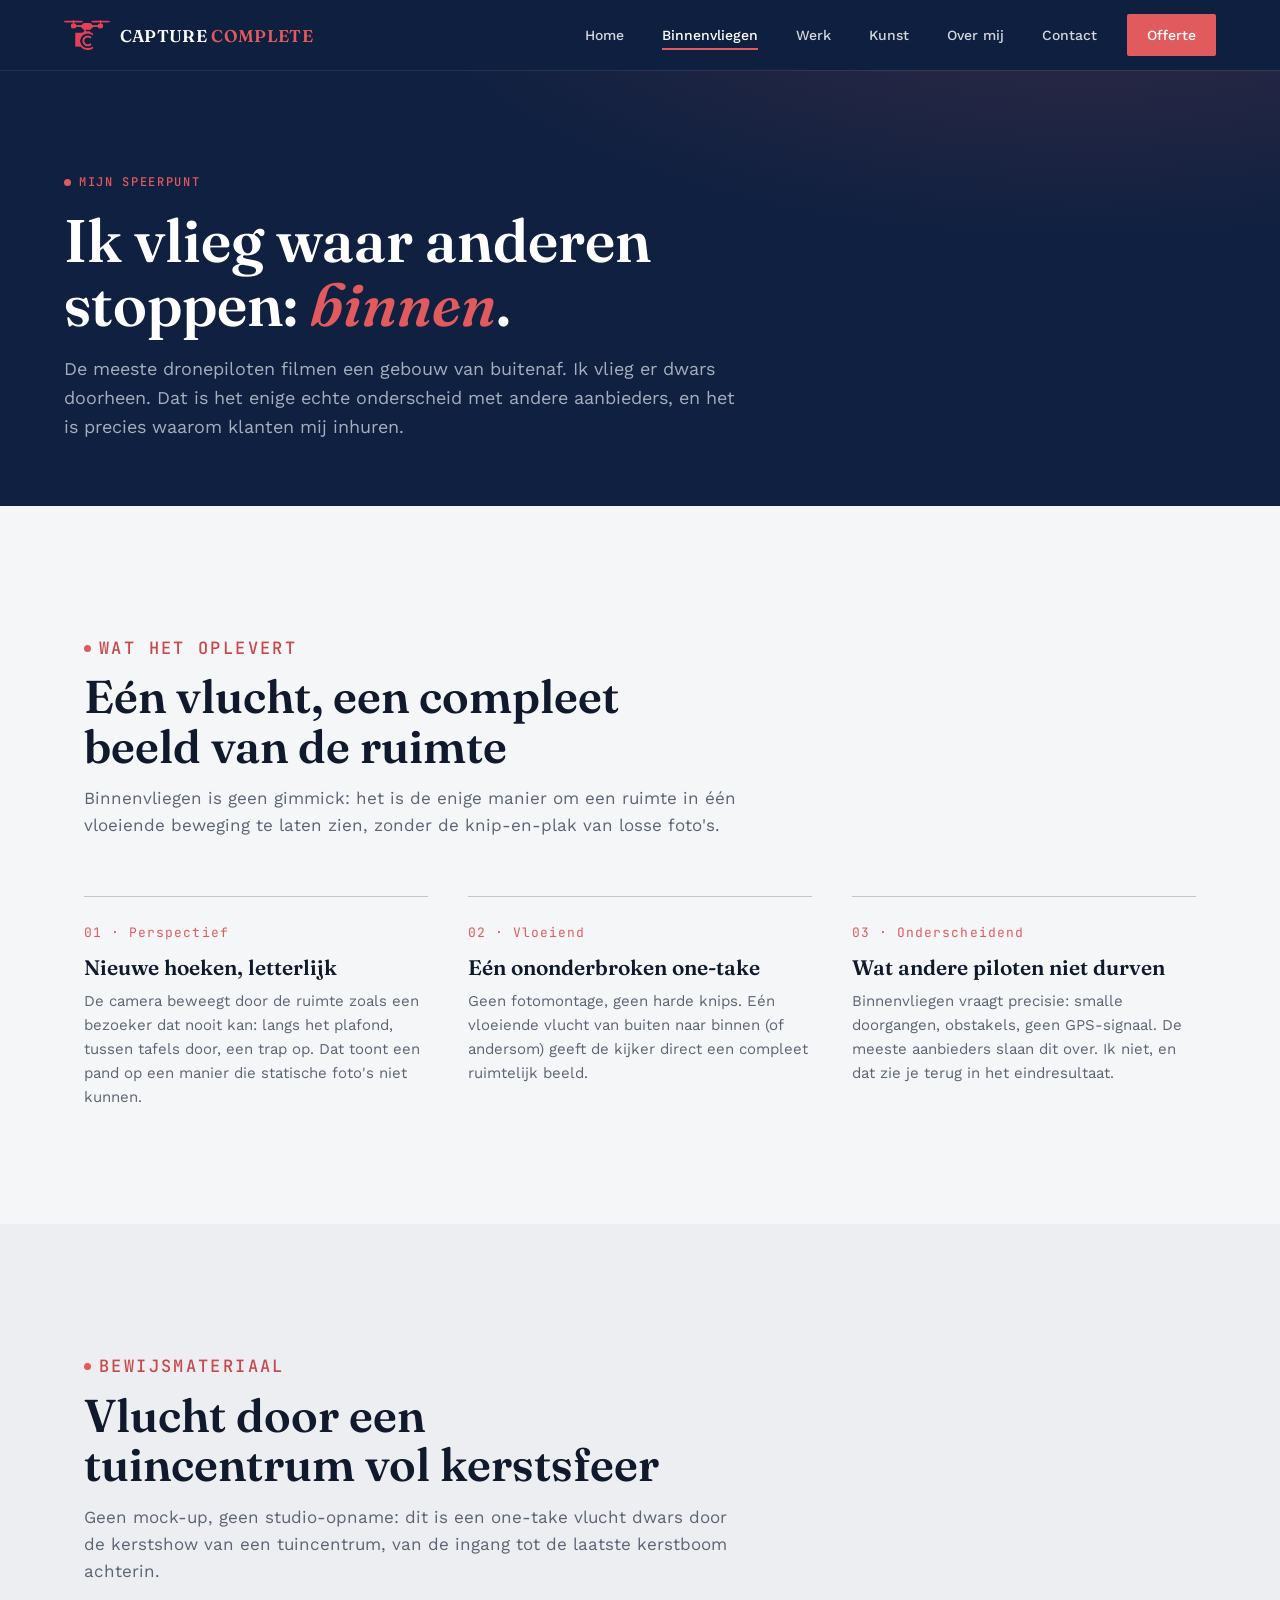
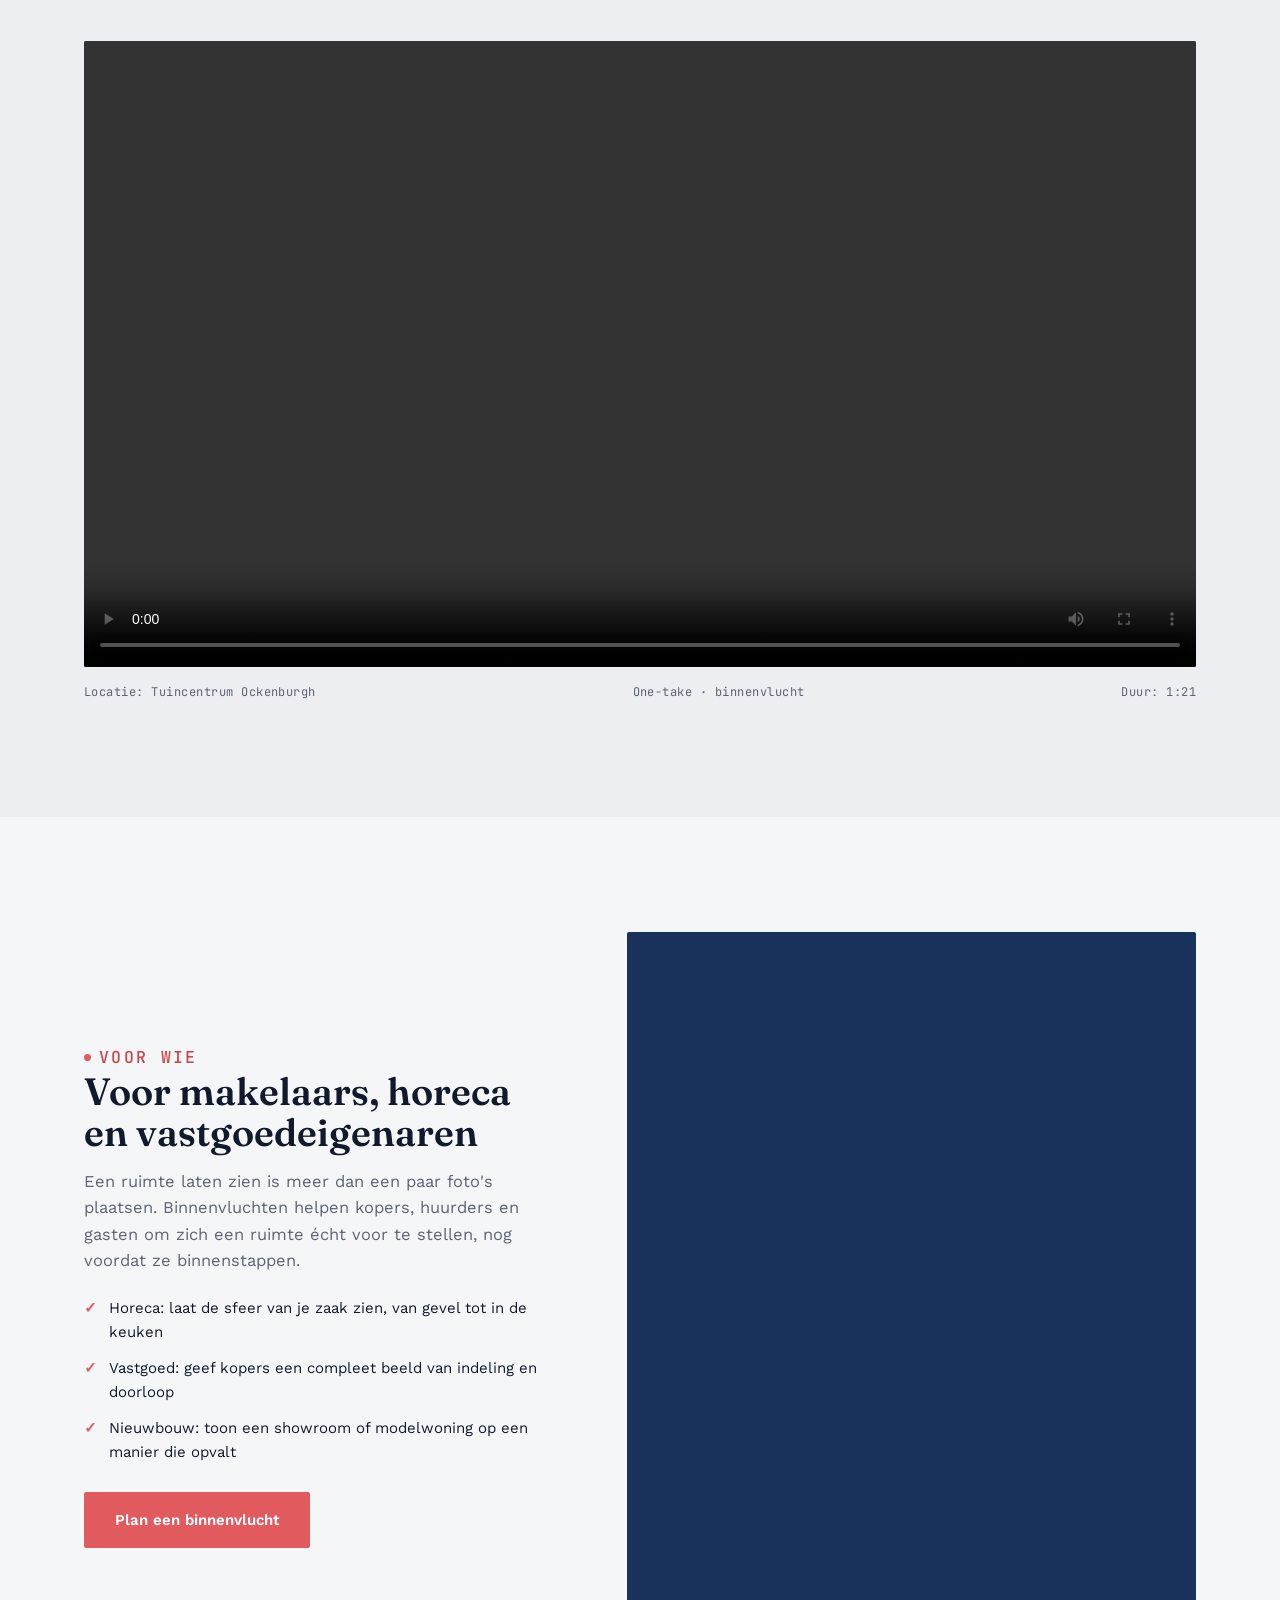
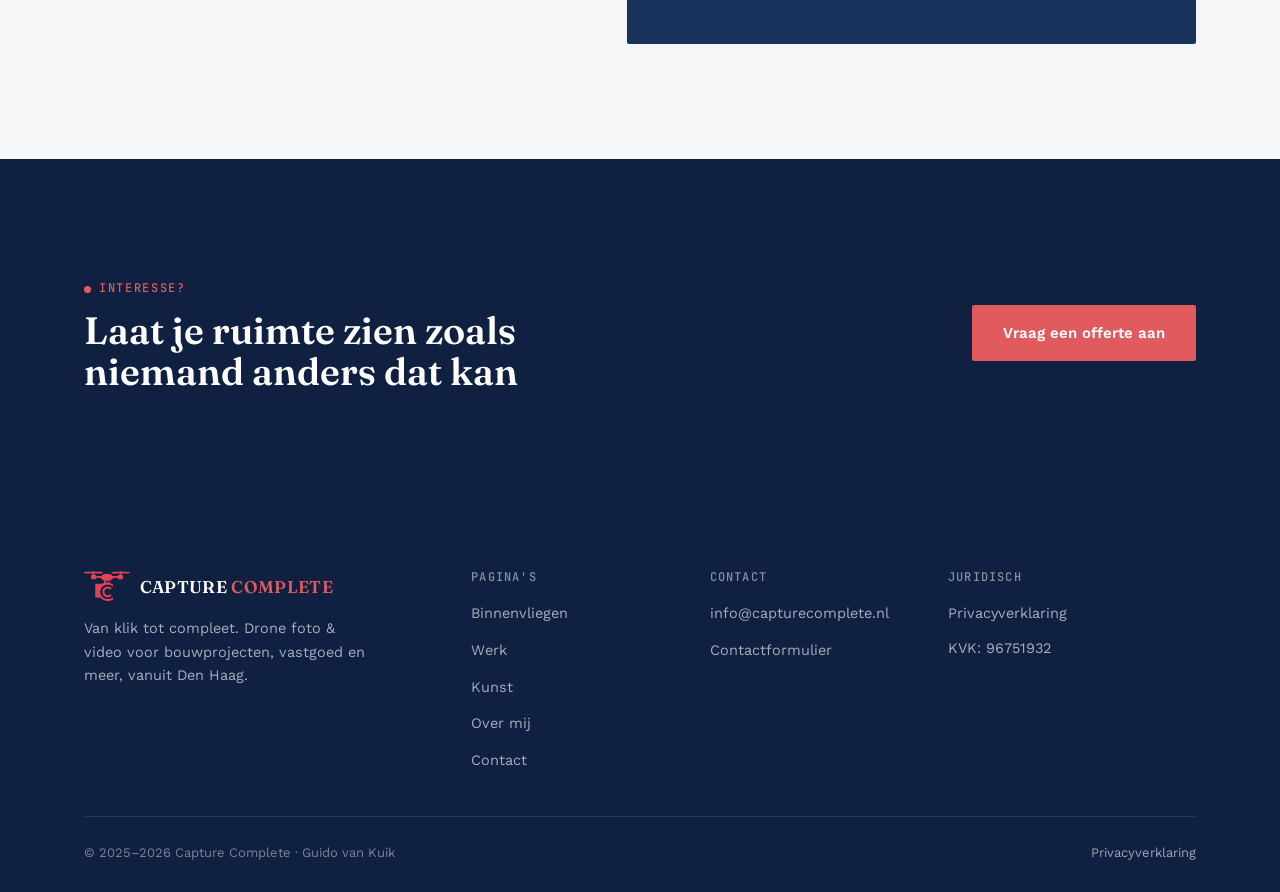
==== binnenvliegen.html @ 7b93c615 "Initial commit: Capture Complete website" ====
<!DOCTYPE html>
<html lang="nl">
<head>
<meta charset="UTF-8">
<meta name="viewport" content="width=device-width, initial-scale=1.0">
<title>Binnenvliegen · Capture Complete</title>
<meta name="description" content="Capture Complete vliegt drones binnen: restaurants, panden en ruimtes die met een camera op statief niet te tonen zijn. Bekijk het bewijs.">
<link rel="icon" type="image/png" sizes="32x32" href="assets/favicon-32x32.png">
<link rel="icon" type="image/png" sizes="16x16" href="assets/favicon-16x16.png">
<link rel="apple-touch-icon" sizes="180x180" href="assets/apple-touch-icon.png">
<link rel="icon" href="assets/favicon.ico">
<link rel="stylesheet" href="css/style.css">
</head>
<body>

<header class="site-header no-hero">
  <a href="index.html" class="logo">
    <img src="assets/logo-icon-hollow-c.png" alt="Capture Complete" class="logo-icon">
    <span class="logo-word">CAPTURE <b>COMPLETE</b></span>
  </a>
  <button class="nav-toggle" aria-label="Menu openen" aria-expanded="false"><span></span></button>
  <nav class="main-nav">
    <a href="index.html">Home</a>
    <a href="binnenvliegen.html" class="is-active">Binnenvliegen</a>
    <a href="werk.html">Werk</a>
    <a href="kunst.html">Kunst</a>
    <a href="over-mij.html">Over mij</a>
    <a href="contact.html">Contact</a>
    <a href="contact.html#offerte" class="nav-cta">Offerte</a>
  </nav>
</header>

<section class="page-hero">
  <div class="page-hero-inner">
    <p class="eyebrow">Mijn speerpunt</p>
    <h1>Ik vlieg waar anderen stoppen: <em style="color:var(--coral); font-style:italic;">binnen</em>.</h1>
    <p class="lede">De meeste dronepiloten filmen een gebouw van buitenaf. Ik vlieg er dwars doorheen. Dat is het enige echte onderscheid met andere aanbieders, en het is precies waarom klanten mij inhuren.</p>
  </div>
</section>

<section class="section">
  <div class="container">
    <div class="section-head reveal">
      <p class="eyebrow on-light">Wat het oplevert</p>
      <h2>Eén vlucht, een compleet beeld van de ruimte</h2>
      <p>Binnenvliegen is geen gimmick: het is de enige manier om een ruimte in één vloeiende beweging te laten zien, zonder de knip-en-plak van losse foto's.</p>
    </div>
    <div class="usp-grid reveal">
      <div class="usp-card">
        <span class="num">01 · Perspectief</span>
        <h3>Nieuwe hoeken, letterlijk</h3>
        <p>De camera beweegt door de ruimte zoals een bezoeker dat nooit kan: langs het plafond, tussen tafels door, een trap op. Dat toont een pand op een manier die statische foto's niet kunnen.</p>
      </div>
      <div class="usp-card">
        <span class="num">02 · Vloeiend</span>
        <h3>Eén ononderbroken one-take</h3>
        <p>Geen fotomontage, geen harde knips. Eén vloeiende vlucht van buiten naar binnen (of andersom) geeft de kijker direct een compleet ruimtelijk beeld.</p>
      </div>
      <div class="usp-card">
        <span class="num">03 · Onderscheidend</span>
        <h3>Wat andere piloten niet durven</h3>
        <p>Binnenvliegen vraagt precisie: smalle doorgangen, obstakels, geen GPS-signaal. De meeste aanbieders slaan dit over. Ik niet, en dat zie je terug in het eindresultaat.</p>
      </div>
    </div>
  </div>
</section>

<section class="section bg-paper-2">
  <div class="container">
    <div class="section-head reveal">
      <p class="eyebrow on-light">Bewijsmateriaal</p>
      <h2>Vlucht door een tuincentrum vol kerstsfeer</h2>
      <p>Geen mock-up, geen studio-opname: dit is een one-take vlucht dwars door de kerstshow van een tuincentrum, van de ingang tot de laatste kerstboom achterin.</p>
    </div>
    <div class="proof-media reveal">
      <video src="assets/tuincentrum-ockenburgh.mp4" controls playsinline
             style="position:absolute; inset:0; width:100%; height:100%; object-fit:cover;"></video>
    </div>
    <div class="proof-caption reveal">
      <span>Locatie: Tuincentrum Ockenburgh</span>
      <span>One-take · binnenvlucht</span>
      <span>Duur: 1:21</span>
    </div>
  </div>
</section>

<section class="section">
  <div class="container">
    <div class="split reverse reveal">
      <div class="split-media">
        <video src="assets/van-lumeystraat-110.mp4" autoplay muted loop playsinline style="width:100%;height:100%;object-fit:cover;"></video>
      </div>
      <div class="split-text">
        <p class="eyebrow on-light">Voor wie</p>
        <h2>Voor makelaars, horeca en vastgoedeigenaren</h2>
        <p>Een ruimte laten zien is meer dan een paar foto's plaatsen. Binnenvluchten helpen kopers, huurders en gasten om zich een ruimte écht voor te stellen, nog voordat ze binnenstappen.</p>
        <div class="list">
          <li>Horeca: laat de sfeer van je zaak zien, van gevel tot in de keuken</li>
          <li>Vastgoed: geef kopers een compleet beeld van indeling en doorloop</li>
          <li>Nieuwbouw: toon een showroom of modelwoning op een manier die opvalt</li>
        </div>
        <a href="contact.html#offerte" class="btn btn-coral" style="margin-top:28px;">Plan een binnenvlucht</a>
      </div>
    </div>
  </div>
</section>

<section class="section bg-navy">
  <div class="container" style="display:flex; flex-wrap:wrap; align-items:center; justify-content:space-between; gap:28px;">
    <div class="reveal" style="max-width:520px;">
      <p class="eyebrow">Interesse?</p>
      <h2 style="color:#fff; font-size:clamp(26px,3.4vw,38px); margin-top:10px;">Laat je ruimte zien zoals niemand anders dat kan</h2>
    </div>
    <div class="reveal" style="display:flex; gap:14px; flex-wrap:wrap;">
      <a href="contact.html#offerte" class="btn btn-coral">Vraag een offerte aan</a>
    </div>
  </div>
</section>

<footer class="site-footer">
  <div class="container">
    <div class="footer-top">
      <div class="footer-brand">
        <div class="logo">
          <img src="assets/logo-icon-hollow-c.png" alt="Capture Complete" class="logo-icon">
          <span class="logo-word">CAPTURE <b>COMPLETE</b></span>
        </div>
        <p>Van klik tot compleet. Drone foto &amp; video voor bouwprojecten, vastgoed en meer, vanuit Den Haag.</p>
      </div>
      <div class="footer-col">
        <h4>Pagina's</h4>
        <ul>
          <li><a href="binnenvliegen.html">Binnenvliegen</a></li>
          <li><a href="werk.html">Werk</a></li>
          <li><a href="kunst.html">Kunst</a></li>
          <li><a href="over-mij.html">Over mij</a></li>
          <li><a href="contact.html">Contact</a></li>
        </ul>
      </div>
      <div class="footer-col">
        <h4>Contact</h4>
        <ul>
          <li><a href="mailto:info@capturecomplete.nl">info@capturecomplete.nl</a></li>
          <li><a href="contact.html">Contactformulier</a></li>
        </ul>
      </div>
      <div class="footer-col">
        <h4>Juridisch</h4>
        <ul>
          <li><a href="privacy.html">Privacyverklaring</a></li>
          <li class="kvk-note">KVK: 96751932</li>
        </ul>
      </div>
    </div>
    <div class="footer-bottom">
      <span>© <span id="copyright-year"></span> Capture Complete · Guido van Kuik</span>
      <div class="legal-links">
        <a href="privacy.html">Privacyverklaring</a>
      </div>
    </div>
  </div>
</footer>

<script>(function(){var y=new Date().getFullYear();document.getElementById('copyright-year').textContent = y>2025 ? '2025–'+y : '2025';})();</script>
<script src="js/main.js"></script>
</body>
</html>
---- css/style.css ----
/* ==========================================================================
   CAPTURE COMPLETE — style.css
   Van klik tot compleet
   ========================================================================== */

@import url('https://fonts.googleapis.com/css2?family=Fraunces:opsz,wght,ital@9..144,300..700,0..1&family=Work+Sans:wght@400;500;600&family=JetBrains+Mono:wght@400;500&display=swap');

:root{
  /* --- kleuren --- */
  --navy: #19325c;
  --navy-2: #23407a;
  --navy-deep: #0f2040;
  --coral: #e15b5e;
  --coral-dark: #c8474a;
  --ink: #101a2c;
  --paper: #f5f6f8;
  --paper-2: #eceef2;
  --line: rgba(16,26,44,0.12);
  --line-strong: rgba(16,26,44,0.22);
  --muted: #5b6472;
  --on-navy: #eef1f7;
  --on-navy-muted: rgba(238,241,247,0.68);
  --white: #ffffff;

  /* --- type --- */
  --f-display: "Fraunces", Georgia, "Times New Roman", serif;
  --f-body: "Work Sans", -apple-system, BlinkMacSystemFont, "Segoe UI", sans-serif;
  --f-mono: "JetBrains Mono", "SF Mono", Consolas, monospace;

  /* --- maten --- */
  --gutter: clamp(20px, 5vw, 64px);
  --radius: 2px;
  --ease: cubic-bezier(.22,.61,.36,1);
}

/* --- reset --- */
*, *::before, *::after{ box-sizing: border-box; }
html{ scroll-behavior: smooth; }
@media (prefers-reduced-motion: reduce){
  html{ scroll-behavior: auto; }
  *, *::before, *::after{ animation-duration: 0.01ms !important; animation-iteration-count: 1 !important; transition-duration: 0.01ms !important; scroll-behavior: auto !important; }
}
body{
  margin: 0;
  background: var(--paper);
  color: var(--ink);
  font-family: var(--f-body);
  font-size: 16px;
  line-height: 1.6;
  -webkit-font-smoothing: antialiased;
}
img, video{ max-width: 100%; display: block; }
a{ color: inherit; text-decoration: none; }
ul{ margin: 0; padding: 0; list-style: none; }
h1,h2,h3,h4{ font-family: var(--f-display); font-weight: 600; line-height: 1.08; margin: 0; text-wrap: balance; }
p{ margin: 0; }
button{ font-family: inherit; cursor: pointer; }
:focus-visible{ outline: 2px solid var(--coral); outline-offset: 3px; }

.eyebrow{
  display: inline-flex; align-items: center; gap: 8px;
  font-family: var(--f-mono); font-size: 12px; letter-spacing: 0.14em; text-transform: uppercase;
  color: var(--coral); font-weight: 500;
}
.eyebrow::before{ content: ""; width: 7px; height: 7px; background: var(--coral); border-radius: 50%; display: inline-block; }
.eyebrow.on-light{ color: var(--coral-dark); }

.container{ max-width: 1240px; margin: 0 auto; padding-inline: var(--gutter); }
.section{ padding-block: clamp(56px, 9vw, 128px); }
.section-tight{ padding-block: clamp(40px, 6vw, 80px); }
.section-head{ max-width: 720px; margin-bottom: clamp(32px, 5vw, 56px); }
.section-head h2{ font-size: clamp(28px, 4vw, 46px); margin-top: 10px; }
.section-head p{ color: var(--muted); font-size: 17px; margin-top: 14px; max-width: 60ch; }

.bg-navy{ background: var(--navy-deep); color: var(--on-navy); }
.bg-navy .muted{ color: var(--on-navy-muted); }
.bg-paper-2{ background: var(--paper-2); }
.muted{ color: var(--muted); }

/* --- buttons --- */
.btn{
  display: inline-flex; align-items: center; justify-content: center; gap: 10px;
  padding: 15px 30px; font-family: var(--f-body); font-weight: 600; font-size: 15px;
  border-radius: var(--radius); border: 1px solid transparent; white-space: nowrap;
  transition: transform .35s var(--ease), background-color .25s var(--ease), border-color .25s var(--ease), color .25s var(--ease);
}
.btn:hover{ transform: translateY(-2px); }
.btn-coral{ background: var(--coral); color: #fff; }
.btn-coral:hover{ background: var(--coral-dark); }
.btn-outline{ border-color: currentColor; color: var(--ink); }
.btn-outline:hover{ background: var(--ink); color: var(--paper); }
.btn-outline-light{ border-color: rgba(238,241,247,0.5); color: var(--on-navy); }
.btn-outline-light:hover{ background: var(--on-navy); color: var(--navy-deep); }
.btn-whatsapp{ background: #25D366; color: #08331b; }
.btn-whatsapp:hover{ background: #1ebd5a; }
.btn-block{ width: 100%; }

/* ==========================================================================
   HEADER
   ========================================================================== */
.site-header{
  position: fixed; inset-block-start: 0; inset-inline: 0; z-index: 100;
  display: flex; align-items: center; justify-content: space-between;
  padding: 20px var(--gutter);
  background: transparent;
  transition: padding .4s var(--ease), box-shadow .4s var(--ease), border-color .4s var(--ease);
  border-bottom: 1px solid transparent;
  /* geen backdrop-filter/filter/transform op dit element: dat zou een nieuw
     positioneringsanker vormen voor position:fixed kinderen (zoals .main-nav
     op mobiel), waardoor het volledig-scherm menu niet meer op de viewport
     maar op deze (dunne) header-balk zou worden uitgelijnd. De blur/achtergrond
     zit daarom in ::before hieronder, dat GEEN voorouder is van .main-nav. */
}
.site-header::before{
  content: ""; position: absolute; inset: 0; z-index: -1;
  background: transparent; backdrop-filter: blur(0px);
  transition: background-color .4s var(--ease), backdrop-filter .4s var(--ease);
}
.site-header.is-scrolled::before{
  background: rgba(15,32,64,0.92);
  backdrop-filter: blur(10px);
}
.site-header.is-scrolled{
  padding-block: 14px;
  border-color: rgba(255,255,255,0.08);
}
.site-header.no-hero{ padding-block: 14px; border-color: rgba(255,255,255,0.08); }
.site-header.no-hero::before{ background: rgba(15,32,64,0.96); }

.logo{ display: flex; align-items: center; gap: 10px; color: #fff; }
.logo svg{ width: 30px; height: 30px; flex-shrink: 0; }
.logo img.logo-icon{ height: 30px; width: auto; flex-shrink: 0; }
.logo-word{ font-family: var(--f-display); font-weight: 600; font-size: 17px; letter-spacing: 0.02em; }
.logo-word b{ color: var(--coral); font-weight: 600; }

.main-nav{ display: flex; align-items: center; gap: 6px; }
.main-nav a{
  color: rgba(255,255,255,0.82); font-size: 14px; font-weight: 500;
  padding: 10px 16px; border-radius: var(--radius); transition: color .2s, background-color .2s;
}
.main-nav a:hover{ color: #fff; background: rgba(255,255,255,0.08); }
.main-nav a.is-active{ color: #fff; }
.main-nav a.is-active{ position: relative; }
.main-nav a.is-active::after{ content:""; position:absolute; left:16px; right:16px; bottom:6px; height:2px; background: var(--coral); }
.nav-cta{ margin-left: 8px; padding: 10px 20px !important; background: var(--coral); color: #fff !important; }
.nav-cta:hover{ background: var(--coral-dark) !important; }

.nav-toggle{
  display: none; width: 42px; height: 42px; border: 1px solid rgba(255,255,255,0.3); background: transparent;
  border-radius: var(--radius); position: relative; z-index: 110;
}
.nav-toggle span, .nav-toggle span::before, .nav-toggle span::after{
  content: ""; position: absolute; left: 11px; right: 11px; height: 2px; background: #fff; transition: transform .3s var(--ease), opacity .3s;
}
.nav-toggle span{ top: 20px; }
.nav-toggle span::before{ top: -7px; }
.nav-toggle span::after{ top: 7px; }
.nav-toggle.is-open span{ background: transparent; }
.nav-toggle.is-open span::before{ transform: translateY(7px) rotate(45deg); }
.nav-toggle.is-open span::after{ transform: translateY(-7px) rotate(-45deg); }

@media (max-width: 880px){
  .main-nav{
    position: fixed; inset: 0; z-index: 105; background: var(--navy-deep); background-color: var(--navy-deep);
    flex-direction: column; justify-content: center; align-items: flex-start; gap: 4px;
    padding: var(--gutter); transform: translateX(100%); transition: transform .4s var(--ease);
  }
  .main-nav.is-open{ transform: translateX(0); background: var(--navy-deep); background-color: var(--navy-deep); }
  .main-nav a{ font-family: var(--f-display); font-size: 30px; padding: 12px 4px; }
  .nav-toggle{ display: block; }
  .nav-cta{ margin-left: 4px; margin-top: 12px; }
}

/* ==========================================================================
   HERO
   ========================================================================== */
.hero{
  position: relative; min-height: 100svh; display: flex; flex-direction: column; justify-content: flex-end;
  color: #fff; overflow: hidden; background: var(--navy-deep);
}
.hero-media{ position: absolute; inset: 0; z-index: 0; overflow: hidden; }
.hero-media::after{ content:""; position:absolute; inset:0; background: linear-gradient(180deg, rgba(15,32,64,0.25) 0%, rgba(15,32,64,0.35) 45%, rgba(10,18,36,0.92) 100%); }
.media-placeholder{
  position: absolute; inset: -6% ; /* overscan for ken-burns */
  background:
    repeating-linear-gradient(135deg, rgba(255,255,255,0.05) 0 2px, transparent 2px 26px),
    linear-gradient(120deg, #16294d 0%, #23407a 45%, #3a5a94 75%, #16294d 100%);
  animation: kenburns 22s ease-in-out infinite alternate;
}
@keyframes kenburns{ from{ transform: scale(1); } to{ transform: scale(1.08) translate(-1%, -1%); } }
.media-placeholder-label{
  position: absolute; inset: 0; display: flex; align-items: center; justify-content: center; text-align: center; padding: 24px;
  font-family: var(--f-mono); font-size: 12px; letter-spacing: 0.12em; text-transform: uppercase; color: rgba(255,255,255,0.55);
  z-index: 1;
}
.media-placeholder-label span{ border: 1px dashed rgba(255,255,255,0.35); padding: 10px 16px; border-radius: 2px; background: rgba(15,32,64,0.35); max-width: 92%; }
/* in de hero staat de content onderaan, dus houd het label bovenin zodat ze nooit overlappen */
.hero .media-placeholder-label{ align-items: flex-start; padding-top: 104px; }
@media (max-width: 700px){
  .hero .media-placeholder-label{ padding-top: 92px; }
  .hero .media-placeholder-label span{ font-size: 10px; letter-spacing: 0.08em; padding: 8px 12px; }
  .hud-tag{ display: none; }
}

.hud{ position:absolute; z-index:2; pointer-events:none; }
.hud-corner{ position:absolute; width: 26px; height: 26px; border-color: rgba(255,255,255,0.55); }
.hud-tl{ top: 100px; left: var(--gutter); border-top: 1px solid; border-left: 1px solid; }
.hud-tr{ top: 100px; right: var(--gutter); border-top: 1px solid; border-right: 1px solid; }
.hud-bl{ bottom: 40px; left: var(--gutter); border-bottom: 1px solid; border-left: 1px solid; }
.hud-br{ bottom: 40px; right: var(--gutter); border-bottom: 1px solid; border-right: 1px solid; }
.hud-tag{
  position: absolute; font-family: var(--f-mono); font-size: 11px; letter-spacing: 0.1em; color: rgba(255,255,255,0.7);
}
.hud-tag.rec{ top: 112px; left: calc(var(--gutter) + 38px); display:flex; align-items:center; gap:6px; }
.hud-tag.rec::before{ content:""; width:7px; height:7px; border-radius:50%; background:#ff4d4f; animation: blink 1.4s infinite; }
@keyframes blink{ 50%{ opacity: 0.25; } }
.hud-tag.coords{ top: 112px; right: calc(var(--gutter) + 38px); }

.hero-content{ position: relative; z-index: 3; padding: 0 var(--gutter) 72px; max-width: 980px; }
.hero-content .eyebrow{ color: #ffd7d8; margin-bottom: 18px; }
.hero-content h1{ font-size: clamp(40px, 7vw, 84px); color: #fff; }
.hero-content h1 em{ font-style: italic; color: var(--coral); }
.hero-content .lede{ margin-top: 22px; font-size: clamp(16px, 2vw, 19px); color: var(--on-navy-muted); max-width: 56ch; }
.hero-actions{ display: flex; flex-wrap: wrap; gap: 14px; margin-top: 34px; }
.scroll-cue{
  position: absolute; z-index: 3; bottom: 28px; left: 50%; transform: translateX(-50%);
  font-family: var(--f-mono); font-size: 10px; letter-spacing: 0.2em; text-transform: uppercase; color: rgba(255,255,255,0.6);
  display: flex; flex-direction: column; align-items: center; gap: 8px;
}
.scroll-cue::after{ content:""; width:1px; height: 34px; background: linear-gradient(rgba(255,255,255,0.7), transparent); animation: scrolldown 2s infinite; }
@keyframes scrolldown{ 0%{ transform: scaleY(0); transform-origin: top;} 50%{ transform: scaleY(1); transform-origin: top;} 51%{ transform-origin: bottom;} 100%{ transform: scaleY(0); transform-origin: bottom;} }

.page-hero{
  position: relative; padding: 168px var(--gutter) 64px; background: var(--navy-deep); color: #fff; overflow:hidden;
}
.page-hero::before{
  content:""; position:absolute; inset:0;
  background: radial-gradient(1200px 500px at 85% -10%, rgba(225,91,94,0.18), transparent 60%);
}
.page-hero-inner{ position: relative; max-width: 900px; }
.page-hero h1{ font-size: clamp(34px, 5.5vw, 60px); color: #fff; margin-top: 14px; }
.page-hero .lede{ margin-top: 18px; color: var(--on-navy-muted); font-size: 18px; max-width: 62ch; }

/* ==========================================================================
   REVEAL ON SCROLL
   ========================================================================== */
.reveal{ opacity: 1; transform: none; transition: opacity .8s var(--ease), transform .8s var(--ease); }
@media (prefers-reduced-motion: no-preference){
  .reveal{ opacity: 0; transform: translateY(28px); }
  .reveal.is-visible{ opacity: 1; transform: none; }
}

/* ==========================================================================
   DOORKIJKJES (home teaser grid)
   ========================================================================== */
.teasers{ display: grid; grid-template-columns: repeat(2, 1fr); gap: 2px; background: var(--line); }
.teaser{
  position: relative; aspect-ratio: 4/5; overflow: hidden; background: var(--navy);
  grid-column: span 1;
}
.teaser:first-child{ grid-column: span 1; }
.teaser .media-placeholder{ animation-duration: 30s; }
.teaser-overlay{
  position: absolute; inset: 0; display: flex; flex-direction: column; justify-content: flex-end; padding: 26px;
  background: linear-gradient(180deg, rgba(15,32,64,0) 40%, rgba(10,18,36,0.85) 100%);
  color: #fff;
}
.teaser-overlay .eyebrow{ color: #ffd7d8; margin-bottom: 8px; }
.teaser-overlay h3{ font-size: 22px; color: #fff; }
.teaser-overlay .arrow{ margin-top: 12px; font-family: var(--f-mono); font-size: 12px; letter-spacing: 0.08em; display:flex; align-items:center; gap:8px; color: rgba(255,255,255,0.75); transition: gap .25s var(--ease), color .25s; }
.teaser:hover .arrow{ gap: 14px; color: #fff; }
.teaser:hover .media-placeholder{ transform: scale(1.06); }
@media (max-width: 880px){ .teasers{ grid-template-columns: 1fr; } .teaser{ aspect-ratio: 16/10; } }

/* ==========================================================================
   KLANTLOGO-BALK
   ========================================================================== */
.logo-strip{ padding-block: 44px; border-top: 1px solid var(--line); border-bottom: 1px solid var(--line); }
.logo-strip-label{ font-family: var(--f-mono); font-size: 12px; letter-spacing: 0.12em; text-transform: uppercase; color: var(--muted); margin-bottom: 26px; text-align: center; }
.logo-row{ display: flex; flex-wrap: wrap; align-items: center; justify-content: center; gap: clamp(28px, 5vw, 64px); }
.logo-slot{
  display: flex; align-items: center; justify-content: center; height: 60px; width: 210px;
  font-family: var(--f-mono); font-size: 12px; letter-spacing: 0.06em; color: var(--muted);
}
.logo-slot img{ max-height: 48px; max-width: 100%; }

/* ==========================================================================
   BINNEN VLIEGEN
   ========================================================================== */
.usp-grid{ display: grid; grid-template-columns: repeat(3, 1fr); gap: 40px; }
.usp-card{ padding-top: 22px; border-top: 1px solid var(--line-strong); }
.usp-card .num{ font-family: var(--f-mono); color: var(--coral); font-size: 13px; letter-spacing: 0.08em; }
.usp-card h3{ font-size: 21px; margin-top: 12px; }
.usp-card p{ margin-top: 10px; color: var(--muted); font-size: 15px; }
@media (max-width: 780px){ .usp-grid{ grid-template-columns: 1fr; gap: 28px; } }

.proof-media{ position: relative; aspect-ratio: 16/9; border-radius: 2px; overflow: hidden; background: var(--navy); }
.proof-media .media-placeholder{ animation-duration: 28s; }
.proof-caption{ display:flex; justify-content: space-between; align-items:baseline; margin-top: 16px; font-family: var(--f-mono); font-size: 12px; color: var(--muted); letter-spacing: 0.04em; flex-wrap: wrap; gap: 8px; }

.split{ display: grid; grid-template-columns: 1.1fr 0.9fr; gap: clamp(32px, 6vw, 80px); align-items: center; }
.split.reverse{ grid-template-columns: 0.9fr 1.1fr; }
.split.reverse .split-media{ order: 2; }
@media (max-width: 900px){ .split, .split.reverse{ grid-template-columns: 1fr; } .split.reverse .split-media{ order: 0; } }
.split-media{ position: relative; aspect-ratio: 4/5; border-radius: 2px; overflow: hidden; background: var(--navy); }
.split-text h2{ font-size: clamp(26px, 3.6vw, 38px); }
.split-text p{ margin-top: 16px; color: var(--muted); font-size: 16.5px; }
.split-text .list{ margin-top: 22px; display: flex; flex-direction: column; gap: 12px; }
.split-text .list li{ display:flex; gap: 12px; align-items:flex-start; font-size: 15px; }
.split-text .list li::before{ content:"✓"; color: var(--coral); font-weight: 600; flex-shrink:0; }

/* ==========================================================================
   BOUWPROJECTEN — before/after slider
   ========================================================================== */
.projects-list{ display: flex; flex-direction: column; gap: 1px; background: var(--line); border-top: 1px solid var(--line); border-bottom: 1px solid var(--line); }
.project-item{ background: var(--paper); }
.project-trigger{
  width: 100%; display: flex; align-items: center; justify-content: space-between; gap: 20px;
  padding: 26px 4px; background: transparent; border: none; text-align: left;
}
.project-trigger .p-name{ font-family: var(--f-display); font-size: clamp(20px, 2.6vw, 28px); font-weight: 600; }
.project-trigger .p-meta{ font-family: var(--f-mono); font-size: 12px; color: var(--muted); letter-spacing: 0.06em; margin-top: 6px; display:block; }
.project-trigger .p-plus{
  width: 34px; height: 34px; border: 1px solid var(--line-strong); border-radius: 50%; position: relative; flex-shrink: 0;
  transition: transform .3s var(--ease), background-color .3s;
}
.project-trigger .p-plus::before, .project-trigger .p-plus::after{ content:""; position:absolute; background: var(--ink); transition: transform .3s var(--ease); }
.project-trigger .p-plus::before{ top:50%; left: 9px; right: 9px; height: 1px; transform: translateY(-0.5px); }
.project-trigger .p-plus::after{ left:50%; top: 9px; bottom: 9px; width: 1px; transform: translateX(-0.5px); }
.project-item.is-open .p-plus{ background: var(--coral); border-color: var(--coral); }
.project-item.is-open .p-plus::before, .project-item.is-open .p-plus::after{ background: #fff; }
.project-item.is-open .p-plus::after{ transform: translateX(-0.5px) scaleY(0); }

.project-panel{ display: grid; grid-template-rows: 0fr; transition: grid-template-rows .5s var(--ease); }
.project-item.is-open .project-panel{ grid-template-rows: 1fr; }
.project-panel-inner{ overflow: hidden; }
.project-body{ padding: 4px 4px 40px; display: grid; grid-template-columns: 1.2fr 0.8fr; gap: 32px; }
@media (max-width: 900px){ .project-body{ grid-template-columns: 1fr; } }
.project-body p{ color: var(--muted); font-size: 15.5px; }
.project-body .tags{ display:flex; flex-wrap:wrap; gap: 8px; margin-top: 18px; }
.project-body .tag{ font-family: var(--f-mono); font-size: 11px; letter-spacing: 0.05em; padding: 6px 10px; border: 1px solid var(--line-strong); border-radius: 20px; color: var(--muted); }

.ba-slider{ position: relative; aspect-ratio: 4/3; border-radius: 2px; overflow: hidden; background: var(--navy); user-select: none; touch-action: pan-y; }
.ba-slider .ba-media{ position: absolute; inset: 0; }
.ba-slider .ba-after{ position: absolute; inset: 0; }
.ba-slider .ba-before{ position: absolute; inset: 0; clip-path: inset(0 50% 0 0); }
.ba-slider .ba-before .media-placeholder{ filter: saturate(0.5) brightness(0.85); }
.ba-tag{ position: absolute; top: 14px; font-family: var(--f-mono); font-size: 11px; letter-spacing: 0.08em; padding: 5px 10px; background: rgba(15,32,64,0.75); color: #fff; border-radius: 2px; z-index: 3; }
.ba-tag.before{ left: 14px; } .ba-tag.after{ right: 14px; }
.ba-handle{
  position: absolute; top: 0; bottom: 0; left: 50%; width: 0; z-index: 4; transform: translateX(-50%);
}
.ba-handle::before{ content:""; position:absolute; top:0; bottom:0; left:50%; width: 2px; background: #fff; transform: translateX(-50%); box-shadow: 0 0 0 1px rgba(0,0,0,0.15); }
.ba-grip{
  position: absolute; top: 50%; left: 50%; transform: translate(-50%,-50%);
  width: 44px; height: 44px; border-radius: 50%; background: #fff; display:flex; align-items:center; justify-content:center;
  box-shadow: 0 4px 18px rgba(0,0,0,0.28); cursor: ew-resize;
}
.ba-grip::before{ content: "◂ ▸"; font-size: 13px; letter-spacing: 3px; color: var(--navy); }
.ba-range{
  position: absolute; inset: 0; width: 100%; height: 100%; opacity: 0; cursor: ew-resize; margin: 0; z-index: 5;
  -webkit-appearance: none; appearance: none;
}
.ba-note{ display: flex; align-items: center; gap: 10px; margin-top: 14px; font-family: var(--f-mono); font-size: 11.5px; color: var(--muted); letter-spacing: 0.02em; }

.pair-side{ display: grid; grid-template-columns: 1fr 1fr; gap: 4px; aspect-ratio: 16/6; border-radius: 2px; overflow: hidden; }
.pair-side .media-placeholder{ position: static; inset: auto; height: 100%; }

/* ==========================================================================
   WERK — one-takes grid
   ========================================================================== */
.work-grid{ display: grid; grid-template-columns: repeat(6, 1fr); gap: 22px; }
.work-item{ position: relative; overflow: hidden; border-radius: 2px; background: var(--navy); grid-column: span 3; aspect-ratio: 16/10; }
.work-item.horizontal-lg{ grid-column: span 4; }
.work-item.vertical{ grid-column: span 3; aspect-ratio: 9/13; }
.work-item .tag-corner{
  position: absolute; top: 12px; left: 12px; z-index: 2; font-family: var(--f-mono); font-size: 11px; letter-spacing: 0.06em;
  color: #fff; background: rgba(15,32,64,0.55); padding: 5px 9px; border-radius: 2px;
}
.work-item .cap{
  position: absolute; left: 14px; right: 14px; bottom: 14px; z-index: 2; color: #fff;
  opacity: 0; transform: translateY(8px); transition: opacity .3s var(--ease), transform .3s var(--ease);
}
.work-item:hover .cap{ opacity: 1; transform: none; }
.work-item::after{ content:""; position:absolute; inset:0; background: linear-gradient(180deg, transparent 55%, rgba(10,18,36,0.75) 100%); opacity:0; transition: opacity .3s; z-index:1; }
.work-item:hover::after{ opacity: 1; }
.work-item .cap .t{ font-weight: 600; font-size: 15px; }
.work-item .cap .s{ font-family: var(--f-mono); font-size: 11px; color: rgba(255,255,255,0.75); margin-top: 3px; }
@media (max-width: 900px){
  .work-grid{ grid-template-columns: repeat(2, 1fr); }
  .work-item, .work-item.horizontal-lg{ grid-column: span 2; aspect-ratio: 16/11; }
  .work-item.vertical{ grid-column: span 1; aspect-ratio: 9/13; }
}

.subwork-grid{ display: grid; grid-template-columns: repeat(4, 1fr); gap: 14px; }
.subwork-item{ aspect-ratio: 4/5; border-radius: 2px; overflow: hidden; position: relative; background: var(--navy); }
@media (max-width: 780px){ .subwork-grid{ grid-template-columns: repeat(2, 1fr); } }


.play-btn{
  position: absolute; top: 50%; left: 50%; transform: translate(-50%,-50%);
  width: 60px; height: 60px; border-radius: 50%; z-index: 4;
  background: rgba(15,32,64,0.7); border: 2px solid rgba(255,255,255,0.85);
  color: #fff; display: flex; align-items: center; justify-content: center;
  cursor: pointer; transition: background .2s var(--ease), transform .2s var(--ease), border-color .2s;
}
.play-btn svg{ width: 22px; height: 22px; margin-left: 3px; }
.play-btn:hover{ background: var(--coral); border-color: var(--coral); transform: translate(-50%,-50%) scale(1.08); }
.work-item.is-playing .play-btn{ display: none; }
.work-item video{ background: var(--navy); }
.work-item.vertical video{ object-position: center; background: var(--paper); }
.work-item.vertical{ background: var(--paper); }

/* ==========================================================================
   KUNST / PRINTS
   ========================================================================== */
.art-grid{ display: grid; grid-template-columns: repeat(4, 1fr); gap: 16px; }
.art-item{ position: relative; aspect-ratio: 4/5; overflow: hidden; border-radius: 2px; background: var(--navy); }
.art-item .watermark{
  position: absolute; inset: 0; display:flex; align-items:center; justify-content:center; z-index:2; pointer-events:none;
  transform: rotate(-28deg);
}
.art-item .watermark span{
  font-family: var(--f-mono); font-size: 12px; letter-spacing: 0.25em; text-transform: uppercase; color: rgba(255,255,255,0.35);
  white-space: nowrap;
}
.art-item .art-info{ position:absolute; left:12px; bottom:12px; z-index:3; color:#fff; }
.art-item .art-info .t{ font-size: 13.5px; font-weight: 600; }
.art-item .art-info .p{ font-family: var(--f-mono); font-size: 11px; color: var(--coral); margin-top: 2px; }
@media (max-width: 980px){ .art-grid{ grid-template-columns: repeat(3, 1fr); } }
@media (max-width: 680px){ .art-grid{ grid-template-columns: repeat(2, 1fr); } }

/* ==========================================================================
   LIGHTBOX (kunst.html — volledig openen)
   ========================================================================== */
.art-item{ cursor: zoom-in; }
.lightbox{
  position: fixed; inset: 0; z-index: 1000; display: none;
  align-items: center; justify-content: center;
  background: rgba(10,18,36,0.94); padding: 24px;
}
.lightbox.is-open{ display: flex; }
.lightbox-inner{ position: relative; max-width: 92vw; max-height: 90vh; display: flex; flex-direction: column; align-items: center; gap: 16px; }
.lightbox-inner img{ display:block; max-width: 92vw; max-height: 76vh; width: auto; height: auto; object-fit: contain; border-radius: 2px; box-shadow: 0 30px 80px rgba(0,0,0,0.5); }
.lightbox-caption{ color: #fff; text-align: center; }
.lightbox-caption .t{ font-family: var(--f-display); font-size: 19px; }
.lightbox-caption .p{ font-family: var(--f-mono); font-size: 11px; letter-spacing: 0.06em; text-transform: uppercase; color: var(--coral); margin-top: 4px; }
.lightbox-close, .lightbox-nav{
  border-radius: 50%; background: rgba(15,32,64,0.75); border: 2px solid rgba(255,255,255,0.75); color: #fff;
  display: flex; align-items: center; justify-content: center; cursor: pointer; z-index: 2;
  transition: background .2s var(--ease), border-color .2s;
}
.lightbox-close:hover, .lightbox-nav:hover{ background: var(--coral); border-color: var(--coral); }
/* fixed t.o.v. het scherm (niet t.o.v. de foto) zodat ze bij elke foto exact op dezelfde plek blijven staan */
.lightbox-close{ position: fixed; top: 24px; right: 24px; width: 40px; height: 40px; }
.lightbox-close svg{ width: 18px; height: 18px; }
.lightbox-nav{ position: fixed; top: 50%; transform: translateY(-50%); width: 48px; height: 48px; }
.lightbox-nav svg{ width: 20px; height: 20px; }
.lightbox-prev{ left: 24px; }
.lightbox-next{ right: 24px; }
@media (max-width: 980px){
  .lightbox-close{ top: 14px; right: 14px; width: 36px; height: 36px; }
  .lightbox-nav{ width: 40px; height: 40px; }
  .lightbox-prev{ left: 10px; }
  .lightbox-next{ right: 10px; }
}

.print-cta{ display:flex; align-items:center; justify-content:space-between; gap: 24px; flex-wrap: wrap; padding: 36px; background: var(--navy-deep); color:#fff; border-radius: 2px; }
.print-cta h3{ color:#fff; font-size: clamp(22px,3vw,30px); max-width: 30ch; }
.print-cta p{ color: var(--on-navy-muted); margin-top: 10px; max-width: 46ch; }

/* ==========================================================================
   TESTIMONIAL
   ========================================================================== */
.testimonial{ max-width: 780px; margin: 0 auto; text-align: center; }
.testimonial blockquote{ margin: 0; font-family: var(--f-display); font-style: italic; font-size: clamp(22px, 3.2vw, 32px); line-height: 1.4; }
.testimonial .attrib{ margin-top: 22px; font-family: var(--f-mono); font-size: 13px; color: var(--muted); letter-spacing: 0.04em; }
.testimonial .stars{ color: var(--coral); letter-spacing: 4px; margin-bottom: 20px; font-size: 15px; }

/* ==========================================================================
   OVER MIJ + CONTACT
   ========================================================================== */
.about-grid{ display: grid; grid-template-columns: 0.9fr 1.1fr; gap: clamp(32px,6vw,80px); align-items: start; }
@media (max-width: 900px){ .about-grid{ grid-template-columns: 1fr; } }
.about-portrait{ aspect-ratio: 4/5; border-radius: 2px; overflow: hidden; background: var(--navy); position: relative; }
.stat-row{ display:flex; gap: 28px; margin-top: 28px; flex-wrap: wrap; }
.stat-row .stat b{ display:block; font-family: var(--f-display); font-size: 28px; color: var(--navy); }
.stat-row .stat span{ font-family: var(--f-mono); font-size: 11px; letter-spacing: 0.06em; color: var(--muted); text-transform: uppercase; }

.contact-grid{ display: grid; grid-template-columns: 1fr 1fr; gap: clamp(32px,5vw,64px); align-items: start; }
@media (max-width: 900px){ .contact-grid{ grid-template-columns: 1fr; } }

.form-group{ margin-bottom: 20px; }
.form-group label{ display:block; font-family: var(--f-mono); font-size: 12px; letter-spacing: 0.06em; text-transform: uppercase; color: var(--muted); margin-bottom: 8px; }
.form-group input, .form-group select, .form-group textarea{
  width: 100%; padding: 14px 16px; border: 1px solid var(--line-strong); border-radius: 2px; background: #fff;
  font-family: var(--f-body); font-size: 15px; color: var(--ink); transition: border-color .2s, box-shadow .2s;
}
.form-group input:focus, .form-group select:focus, .form-group textarea:focus{ border-color: var(--navy); box-shadow: 0 0 0 3px rgba(25,50,92,0.12); outline: none; }
.form-row-2{ display:grid; grid-template-columns: 1fr 1fr; gap: 20px; }
@media (max-width: 560px){ .form-row-2{ grid-template-columns: 1fr; } }
.form-note{ font-size: 12.5px; color: var(--muted); margin-top: 10px; }
.form-status{ margin-top: 16px; font-size: 14px; display: none; padding: 12px 14px; border-radius: 2px; }
.form-status.is-success{ display:block; background: rgba(37,211,102,0.12); color: #146c33; }
.form-status.is-error{ display:block; background: rgba(225,91,94,0.12); color: var(--coral-dark); }

.contact-side{ padding: 32px; background: var(--paper-2); border-radius: 2px; }
.contact-method{ display:flex; align-items:center; gap: 16px; padding-block: 16px; border-bottom: 1px solid var(--line); }
.contact-method:last-of-type{ border-bottom: none; }
.contact-method .icon{ width: 42px; height: 42px; border-radius: 50%; background: var(--navy); color:#fff; display:flex; align-items:center; justify-content:center; flex-shrink:0; }
.contact-method .icon svg{ width: 18px; height: 18px; }
.contact-method .label{ font-family: var(--f-mono); font-size: 11px; letter-spacing: 0.06em; text-transform: uppercase; color: var(--muted); }
.contact-method .value{ font-weight: 600; margin-top: 2px; }
.whatsapp-inline{ margin-top: 24px; }

/* floating whatsapp button */
.wa-float{
  position: fixed; right: 22px; bottom: 22px; z-index: 90;
  width: 58px; height: 58px; border-radius: 50%; background: #25D366; color: #fff;
  display:flex; align-items:center; justify-content:center; box-shadow: 0 8px 24px rgba(0,0,0,0.25);
  transition: transform .3s var(--ease);
}
.wa-float:hover{ transform: scale(1.08); }
.wa-float svg{ width: 28px; height: 28px; }

/* ==========================================================================
   FOOTER
   ========================================================================== */
.site-footer{ background: var(--navy-deep); color: var(--on-navy); padding-block: 64px 28px; }
.footer-top{ display: grid; grid-template-columns: 1.4fr 0.8fr 0.8fr 1fr; gap: 40px; padding-bottom: 44px; border-bottom: 1px solid rgba(255,255,255,0.1); }
@media (max-width: 880px){ .footer-top{ grid-template-columns: 1fr 1fr; } }
@media (max-width: 560px){ .footer-top{ grid-template-columns: 1fr; } }
.footer-brand .logo-word{ color: #fff; }
.footer-brand p{ margin-top: 16px; color: var(--on-navy-muted); font-size: 14.5px; max-width: 32ch; }
.footer-col h4{ font-family: var(--f-mono); font-size: 12px; letter-spacing: 0.1em; text-transform: uppercase; color: rgba(255,255,255,0.5); margin-bottom: 16px; font-weight: 500; }
.footer-col ul{ display:flex; flex-direction:column; gap: 11px; }
.footer-col a{ color: var(--on-navy-muted); font-size: 14.5px; transition: color .2s; }
.footer-col a:hover{ color: #fff; }
.footer-bottom{ display:flex; justify-content: space-between; align-items:center; flex-wrap: wrap; gap: 12px; padding-top: 26px; font-size: 13px; color: rgba(255,255,255,0.45); }
.footer-bottom .legal-links{ display:flex; gap: 20px; }
.footer-bottom .legal-links a{ color: rgba(255,255,255,0.6); }
.footer-bottom .legal-links a:hover{ color: #fff; }
.kvk-note{ font-family: var(--f-body); font-size: 14.5px; color: var(--on-navy-muted); }

/* replace-me markers (dev aid, harmless in production) */
.replace-me{ outline: 1px dashed rgba(225,91,94,0.6); outline-offset: 3px; }
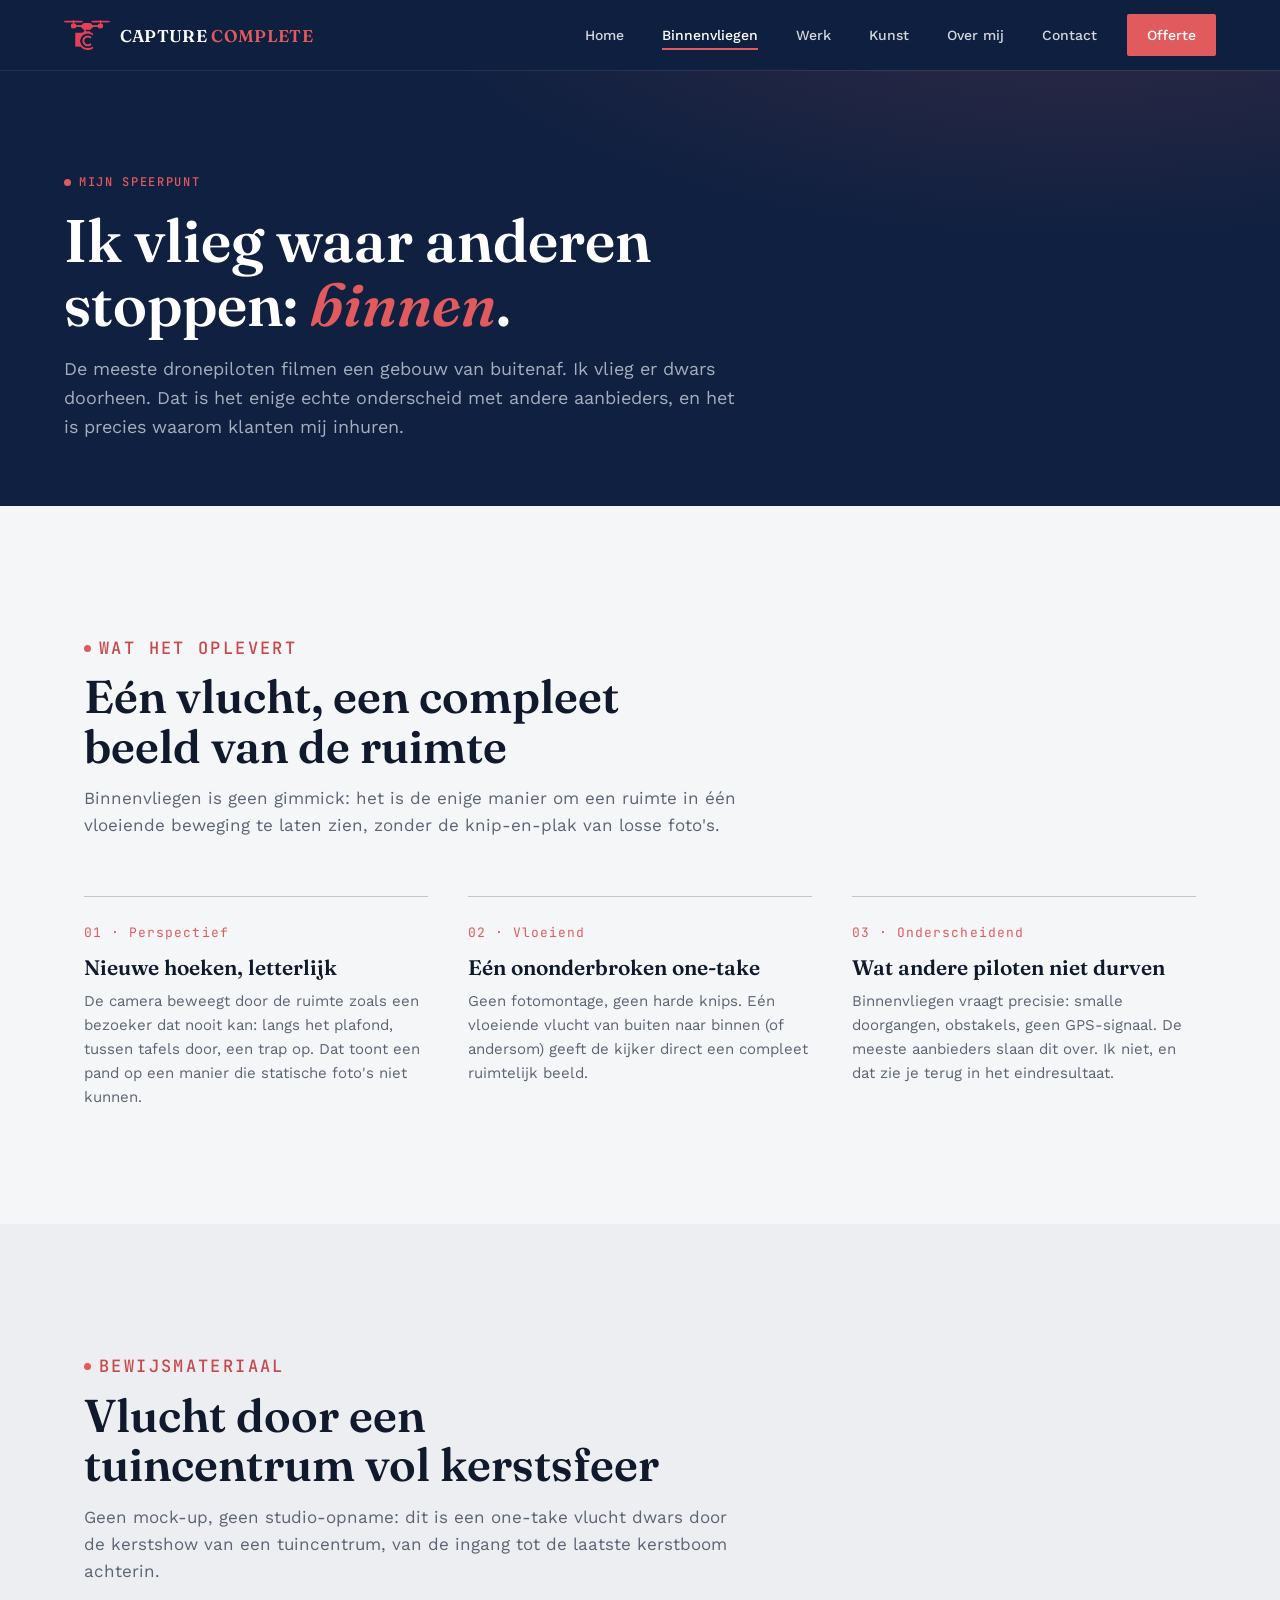
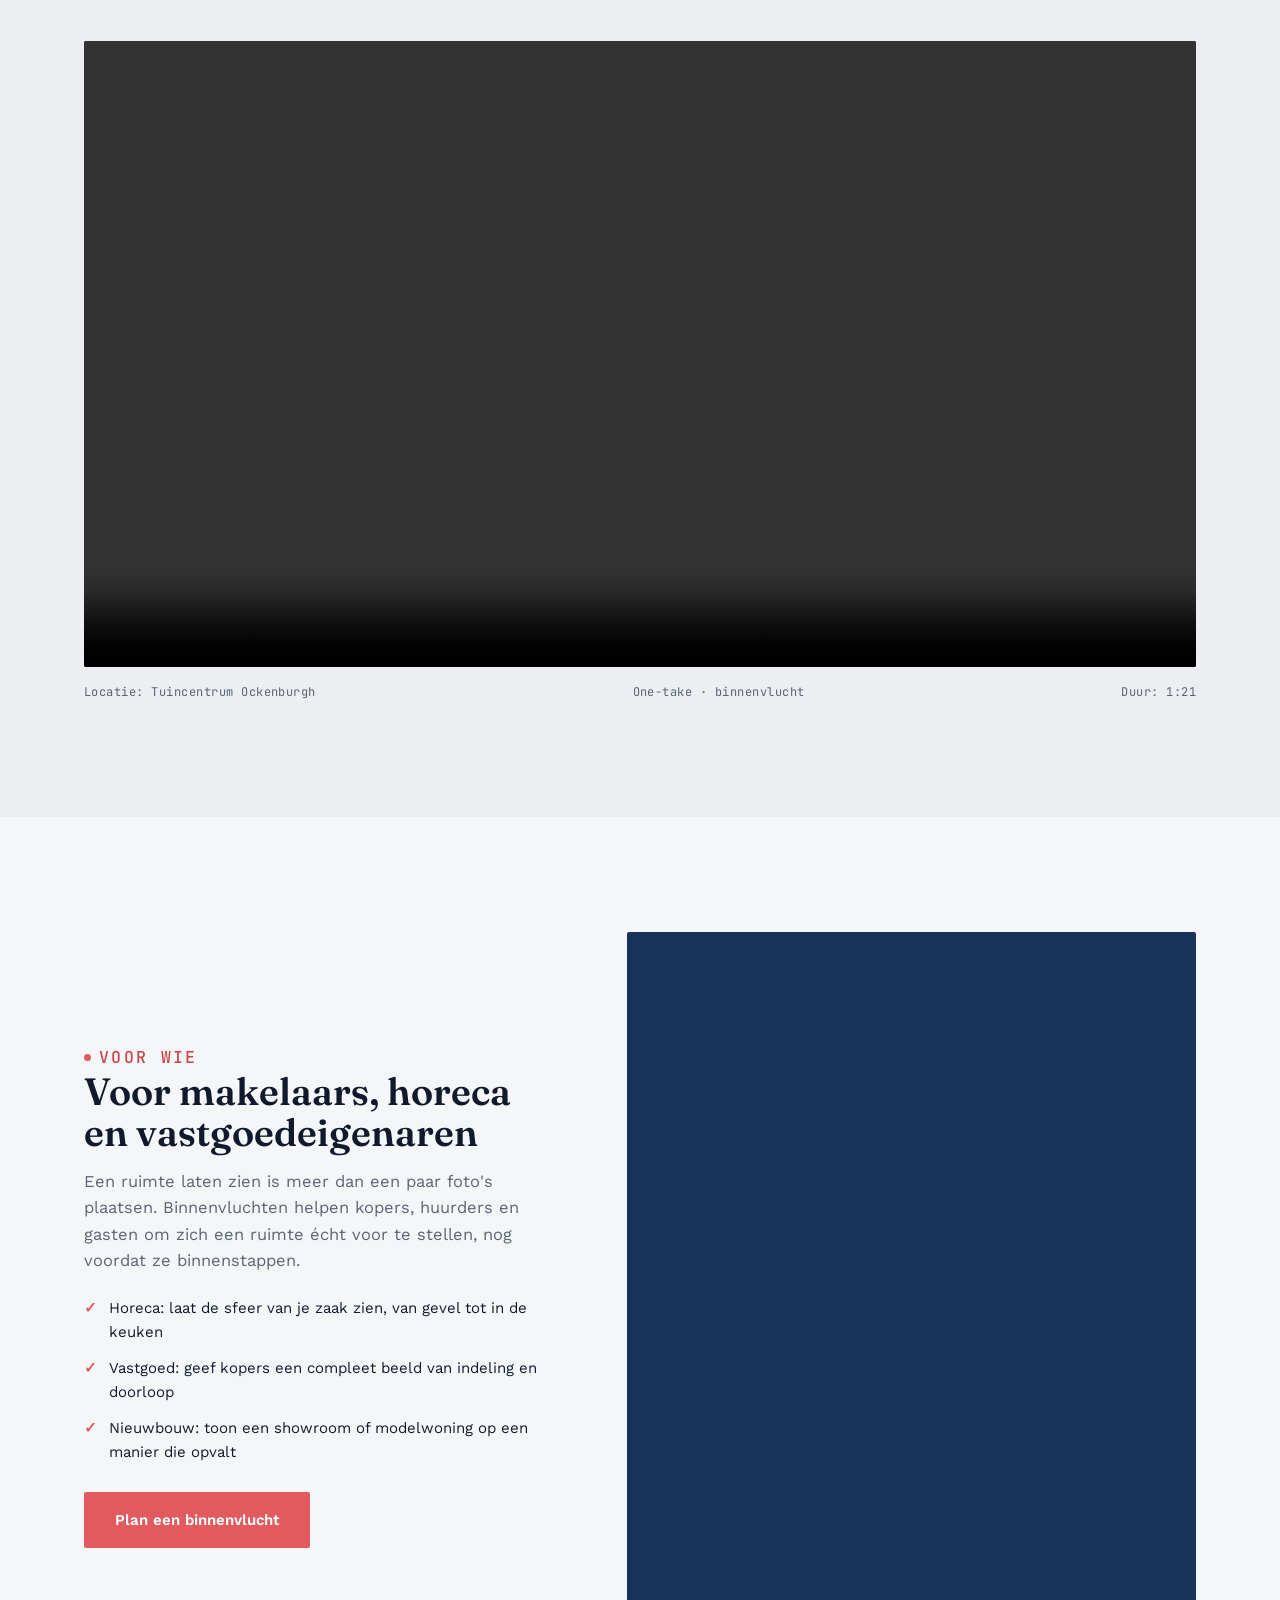
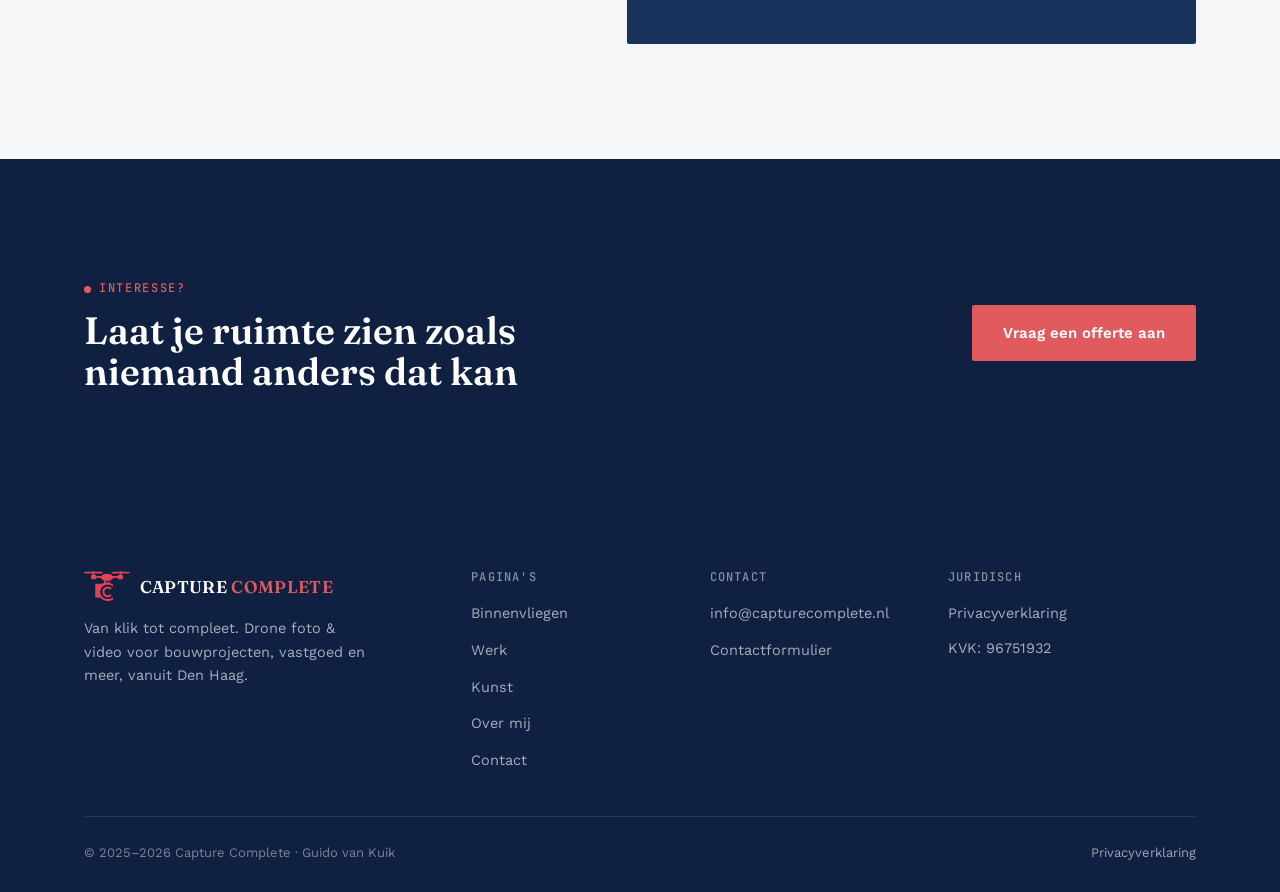
==== commit 51e3df2a: "Root favicon.ico + canonical/Open Graph tags per pagina" ====
--- a/binnenvliegen.html
+++ b/binnenvliegen.html
@@ -5,6 +5,16 @@
 <meta name="viewport" content="width=device-width, initial-scale=1.0">
 <title>Binnenvliegen · Capture Complete</title>
 <meta name="description" content="Capture Complete vliegt drones binnen: restaurants, panden en ruimtes die met een camera op statief niet te tonen zijn. Bekijk het bewijs.">
+<link rel="canonical" href="https://capturecomplete.nl/binnenvliegen.html">
+<meta property="og:type" content="website">
+<meta property="og:locale" content="nl_NL">
+<meta property="og:site_name" content="Capture Complete">
+<meta property="og:url" content="https://capturecomplete.nl/binnenvliegen.html">
+<meta property="og:title" content="Binnenvliegen · Capture Complete">
+<meta property="og:description" content="Capture Complete vliegt drones binnen: restaurants, panden en ruimtes die met een camera op statief niet te tonen zijn. Bekijk het bewijs.">
+<meta name="twitter:card" content="summary">
+<meta name="twitter:title" content="Binnenvliegen · Capture Complete">
+<meta name="twitter:description" content="Capture Complete vliegt drones binnen: restaurants, panden en ruimtes die met een camera op statief niet te tonen zijn. Bekijk het bewijs.">
 <link rel="icon" type="image/png" sizes="32x32" href="assets/favicon-32x32.png">
 <link rel="icon" type="image/png" sizes="16x16" href="assets/favicon-16x16.png">
 <link rel="apple-touch-icon" sizes="180x180" href="assets/apple-touch-icon.png">
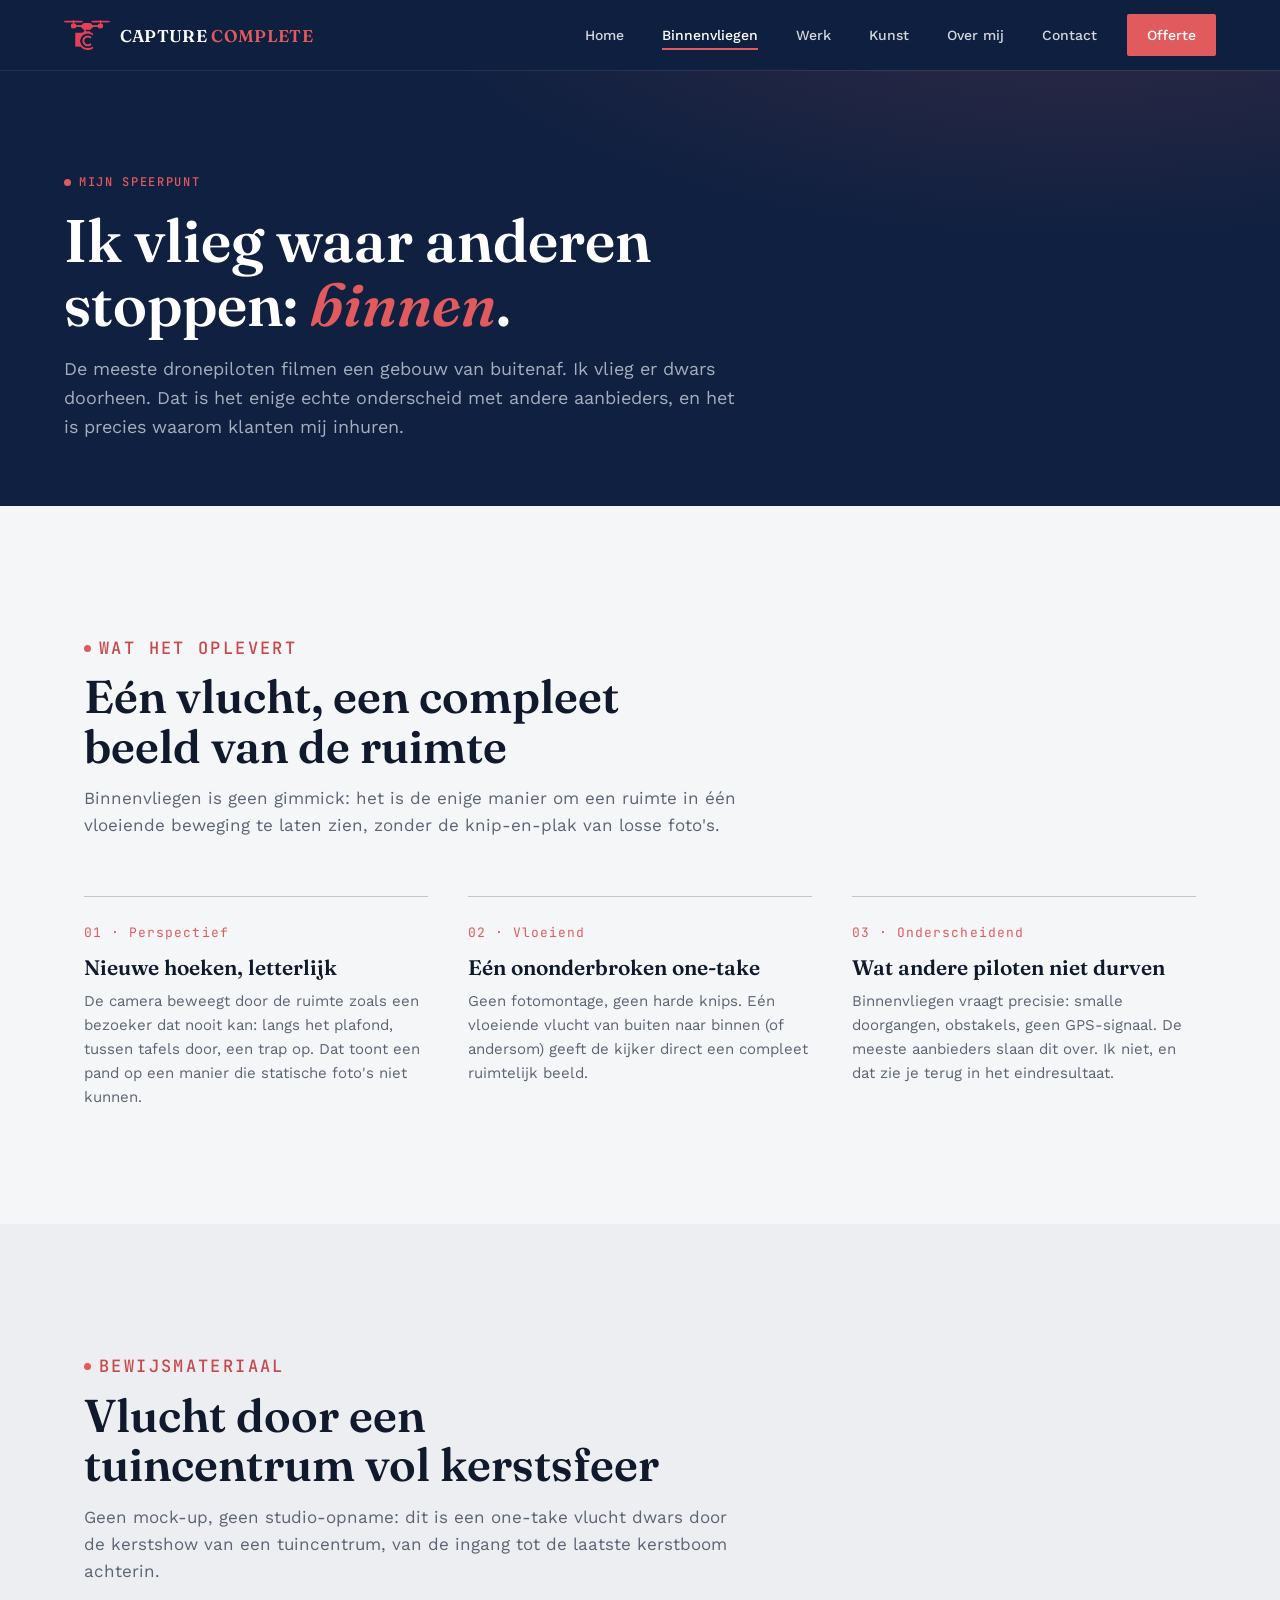
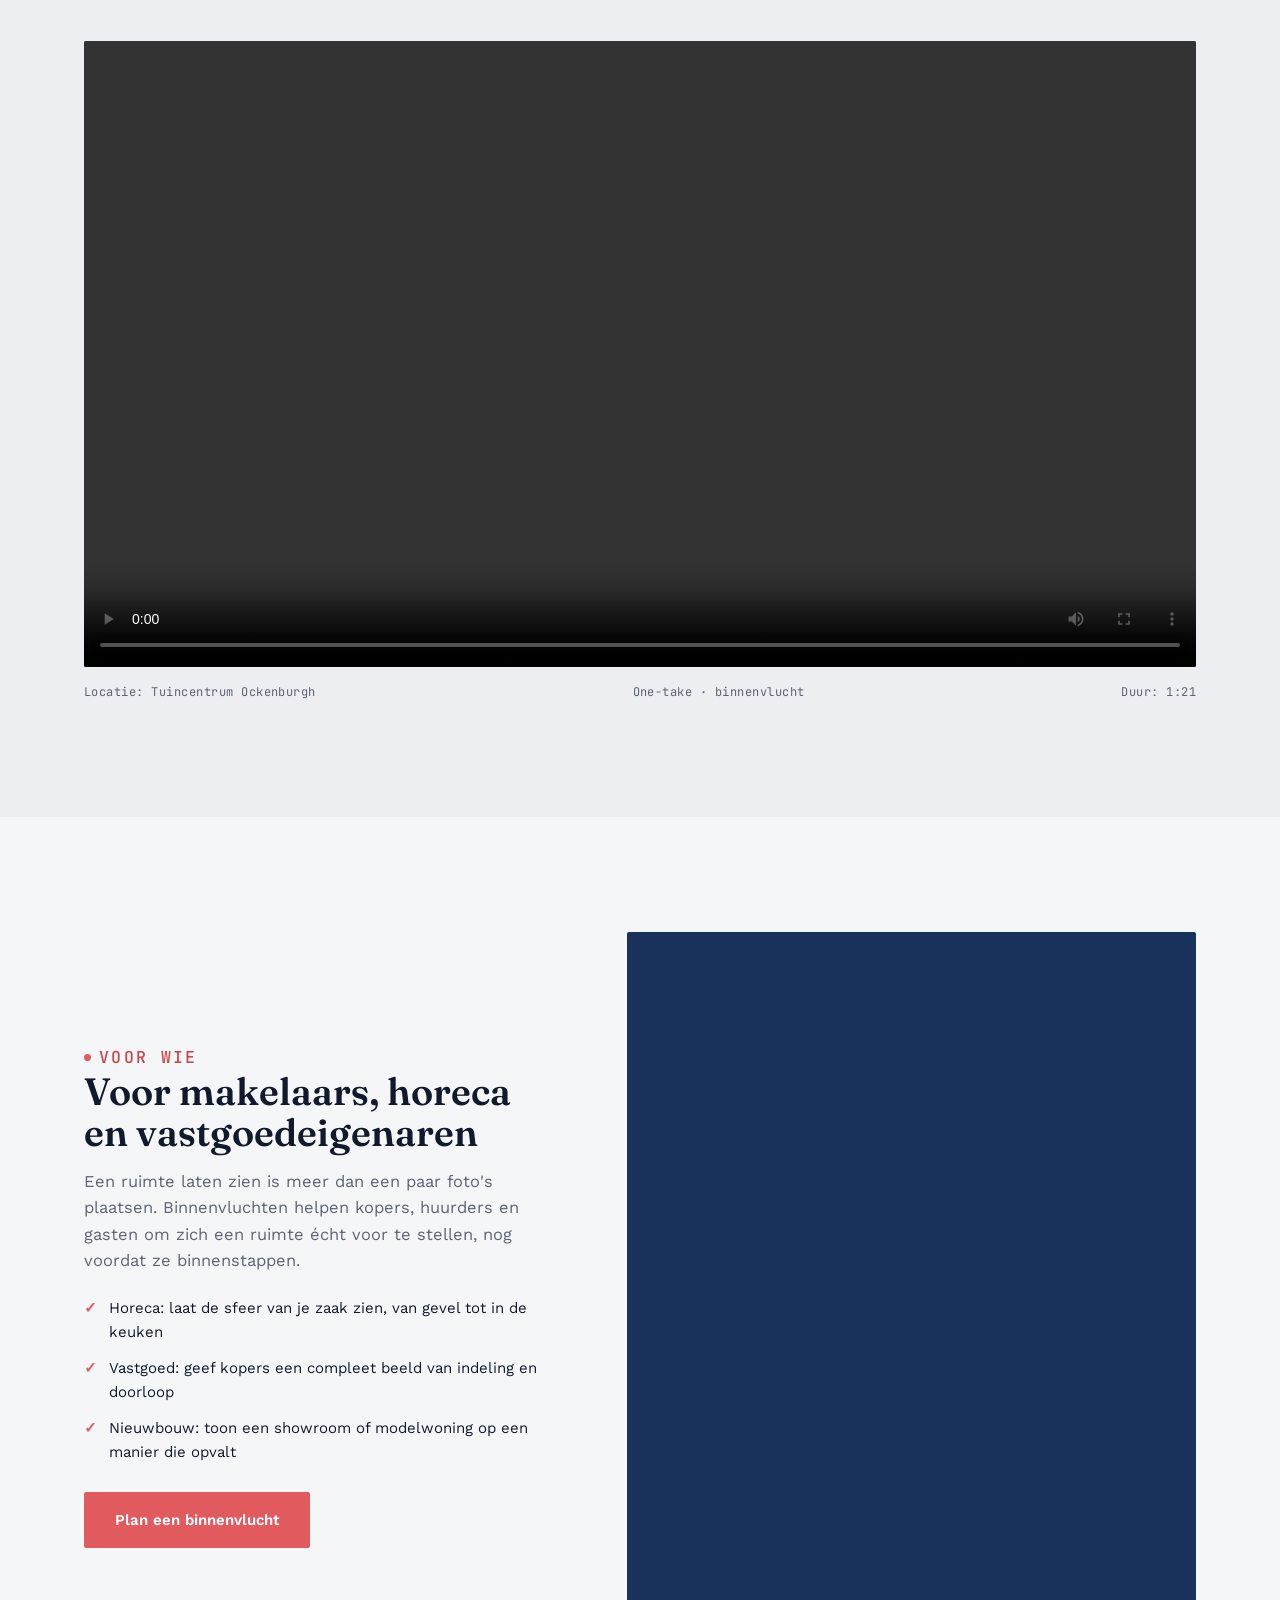
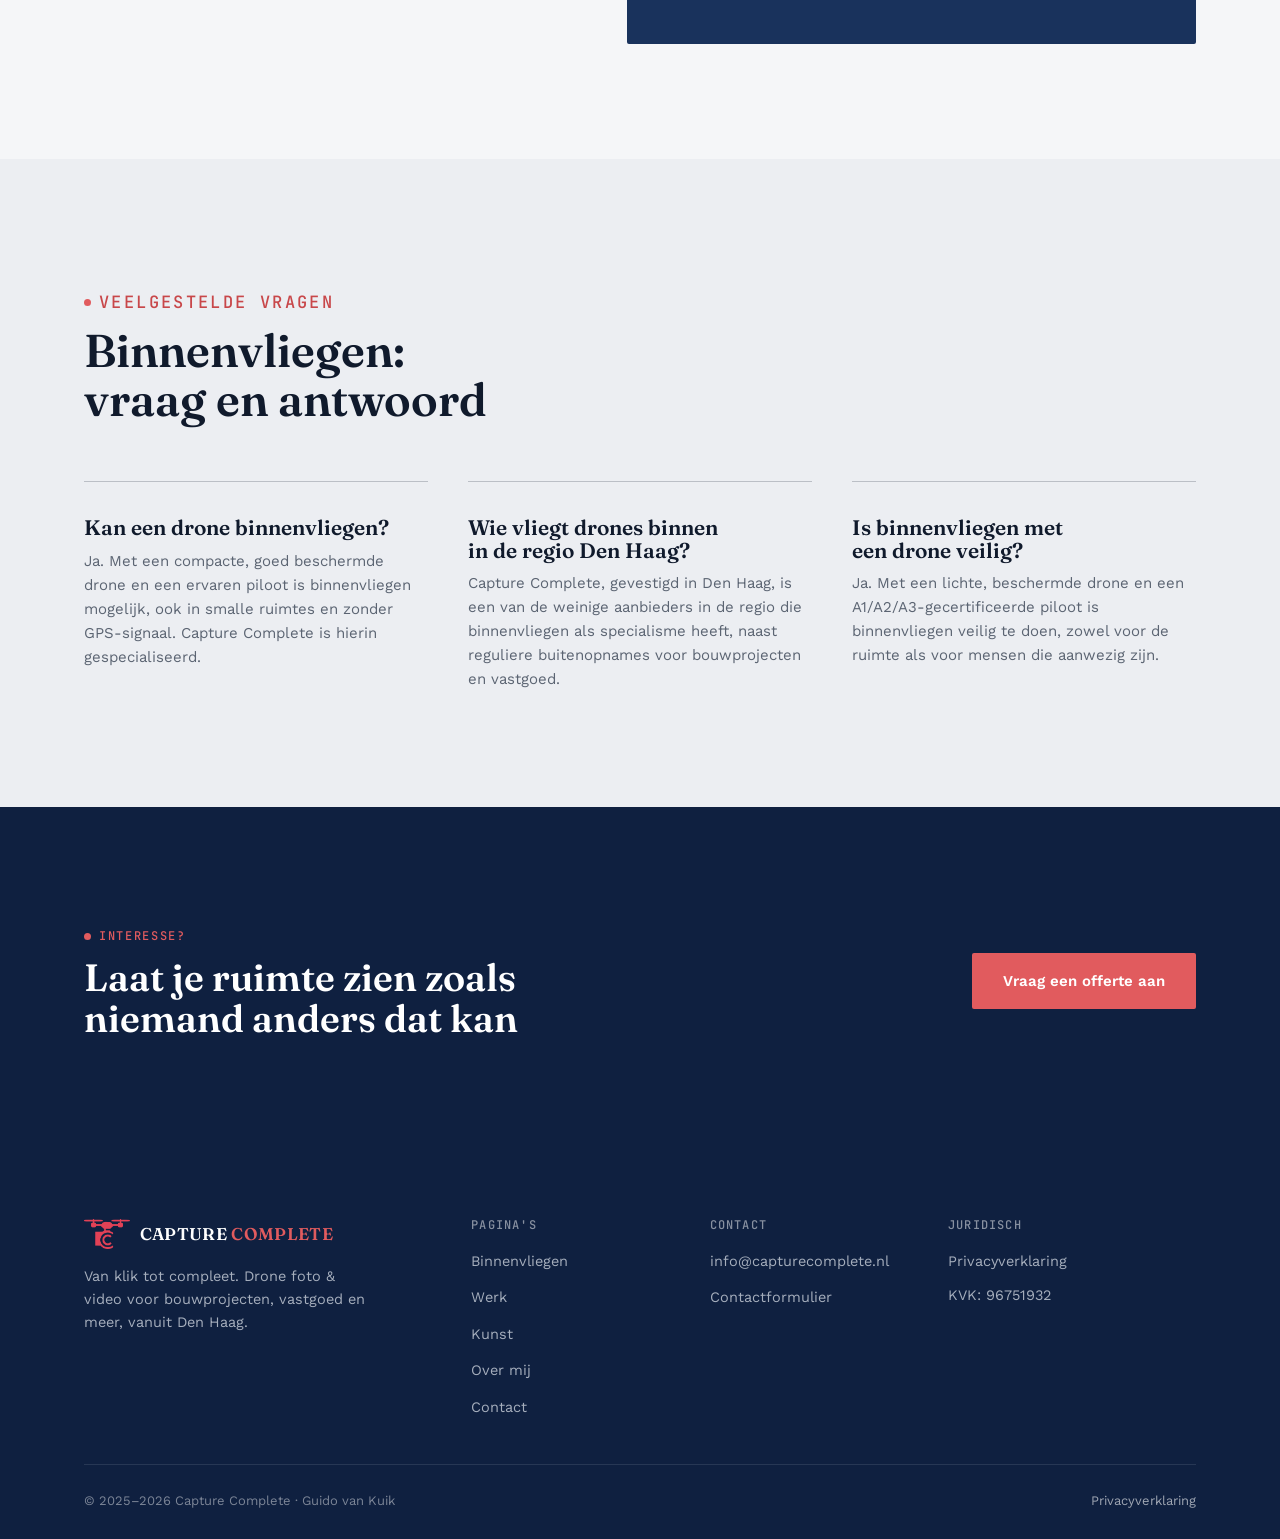
==== commit ed18dd1c: "SEO/GEO/AEO: binnenvliegen als hoofdterm, LocalBusiness/FAQ schema, robots.txt + sitemap.xml, kunst-" ====
--- a/binnenvliegen.html
+++ b/binnenvliegen.html
@@ -20,6 +20,74 @@
 <link rel="apple-touch-icon" sizes="180x180" href="assets/apple-touch-icon.png">
 <link rel="icon" href="assets/favicon.ico">
 <link rel="stylesheet" href="css/style.css">
+<script type="application/ld+json">
+{
+  "@context": "https://schema.org",
+  "@type": "LocalBusiness",
+  "name": "Capture Complete",
+  "image": "https://capturecomplete.nl/assets/logo-icon-hollow-c.png",
+  "url": "https://capturecomplete.nl/binnenvliegen.html",
+  "telephone": "+31623763653",
+  "email": "info@capturecomplete.nl",
+  "address": {
+    "@type": "PostalAddress",
+    "addressLocality": "Den Haag",
+    "addressCountry": "NL"
+  },
+  "areaServed": ["Den Haag", "Delft", "Rijswijk", "Wassenaar", "Zoetermeer", "Randstad"],
+  "priceRange": "\u20ac\u20ac",
+  "description": "Drone foto- en videoproducties voor bouwprojecten, vastgoed en horeca, gespecialiseerd in binnenvliegen: opnames die dwars door een pand vliegen.",
+  "founder": {
+    "@type": "Person",
+    "name": "Guido van Kuik"
+  }
+}
+</script>
+<script type="application/ld+json">
+{
+  "@context": "https://schema.org",
+  "@type": "FAQPage",
+  "mainEntity": [
+    {
+      "@type": "Question",
+      "name": "Kan een drone binnenvliegen?",
+      "acceptedAnswer": {
+        "@type": "Answer",
+        "text": "Ja. Met een compacte, goed beschermde drone en een ervaren piloot is binnenvliegen mogelijk, ook in smalle ruimtes en zonder GPS-signaal. Capture Complete is hierin gespecialiseerd."
+      }
+    },
+    {
+      "@type": "Question",
+      "name": "Wie vliegt drones binnen in de regio Den Haag?",
+      "acceptedAnswer": {
+        "@type": "Answer",
+        "text": "Capture Complete, gevestigd in Den Haag, is een van de weinige aanbieders in de regio die binnenvliegen als specialisme heeft, naast reguliere buitenopnames voor bouwprojecten en vastgoed."
+      }
+    },
+    {
+      "@type": "Question",
+      "name": "Is binnenvliegen met een drone veilig?",
+      "acceptedAnswer": {
+        "@type": "Answer",
+        "text": "Ja. Met een lichte, beschermde drone en een A1/A2/A3-gecertificeerde piloot is binnenvliegen veilig te doen, zowel voor de ruimte als voor mensen die aanwezig zijn."
+      }
+    }
+  ]
+}
+</script>
+<script type="application/ld+json">
+{
+  "@context": "https://schema.org",
+  "@type": "Service",
+  "serviceType": "Binnenvliegen met drone",
+  "provider": {
+    "@type": "LocalBusiness",
+    "name": "Capture Complete"
+  },
+  "areaServed": "Den Haag e.o.",
+  "description": "Drone-opnames die dwars door een pand vliegen, van buiten naar binnen, in \u00e9\u00e9n vloeiende beweging. Voor horeca, vastgoed en nieuwbouw."
+}
+</script>
 </head>
 <body>
 
@@ -115,6 +183,29 @@
   </div>
 </section>
 
+<section class="section bg-paper-2">
+  <div class="container">
+    <div class="section-head reveal">
+      <p class="eyebrow on-light">Veelgestelde vragen</p>
+      <h2>Binnenvliegen: vraag en antwoord</h2>
+    </div>
+    <div class="usp-grid reveal">
+      <div class="usp-card">
+        <h3>Kan een drone binnenvliegen?</h3>
+        <p>Ja. Met een compacte, goed beschermde drone en een ervaren piloot is binnenvliegen mogelijk, ook in smalle ruimtes en zonder GPS-signaal. Capture Complete is hierin gespecialiseerd.</p>
+      </div>
+      <div class="usp-card">
+        <h3>Wie vliegt drones binnen in de regio Den Haag?</h3>
+        <p>Capture Complete, gevestigd in Den Haag, is een van de weinige aanbieders in de regio die binnenvliegen als specialisme heeft, naast reguliere buitenopnames voor bouwprojecten en vastgoed.</p>
+      </div>
+      <div class="usp-card">
+        <h3>Is binnenvliegen met een drone veilig?</h3>
+        <p>Ja. Met een lichte, beschermde drone en een A1/A2/A3-gecertificeerde piloot is binnenvliegen veilig te doen, zowel voor de ruimte als voor mensen die aanwezig zijn.</p>
+      </div>
+    </div>
+  </div>
+</section>
+
 <section class="section bg-navy">
   <div class="container" style="display:flex; flex-wrap:wrap; align-items:center; justify-content:space-between; gap:28px;">
     <div class="reveal" style="max-width:520px;">
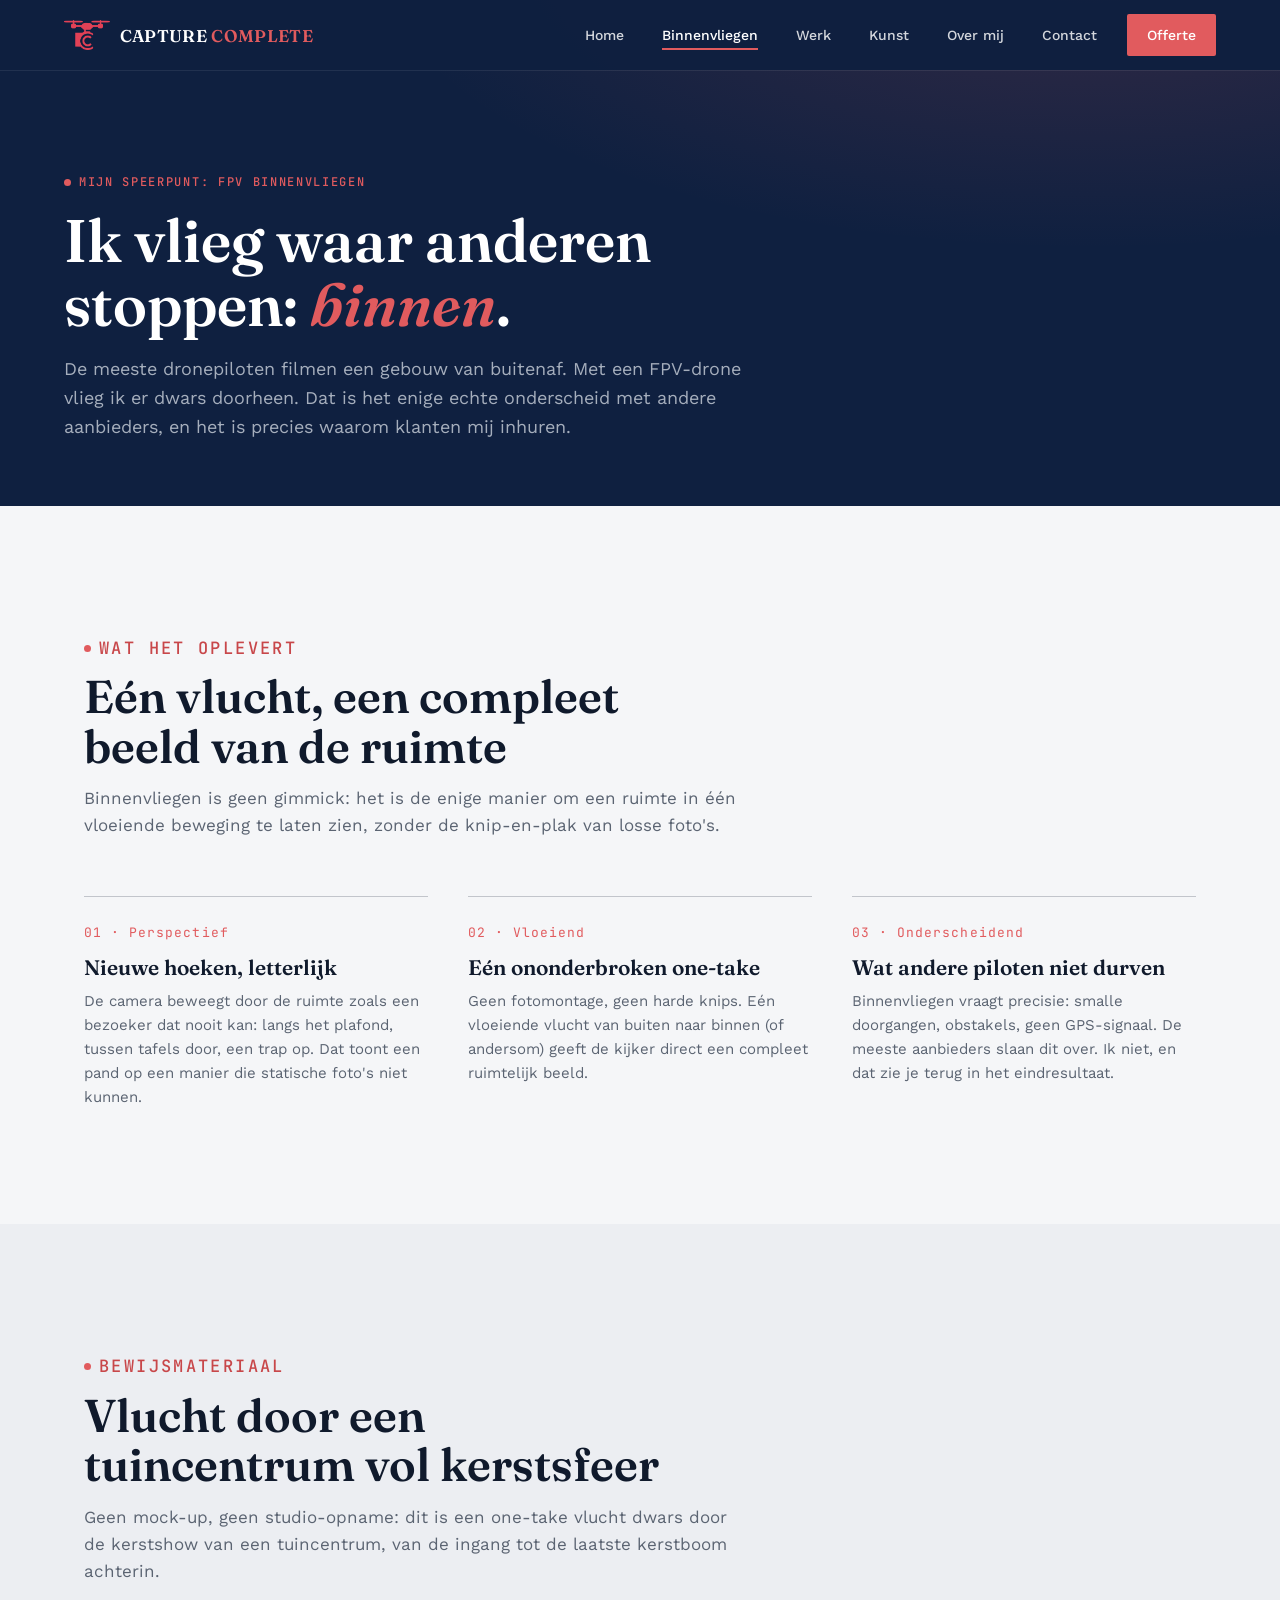
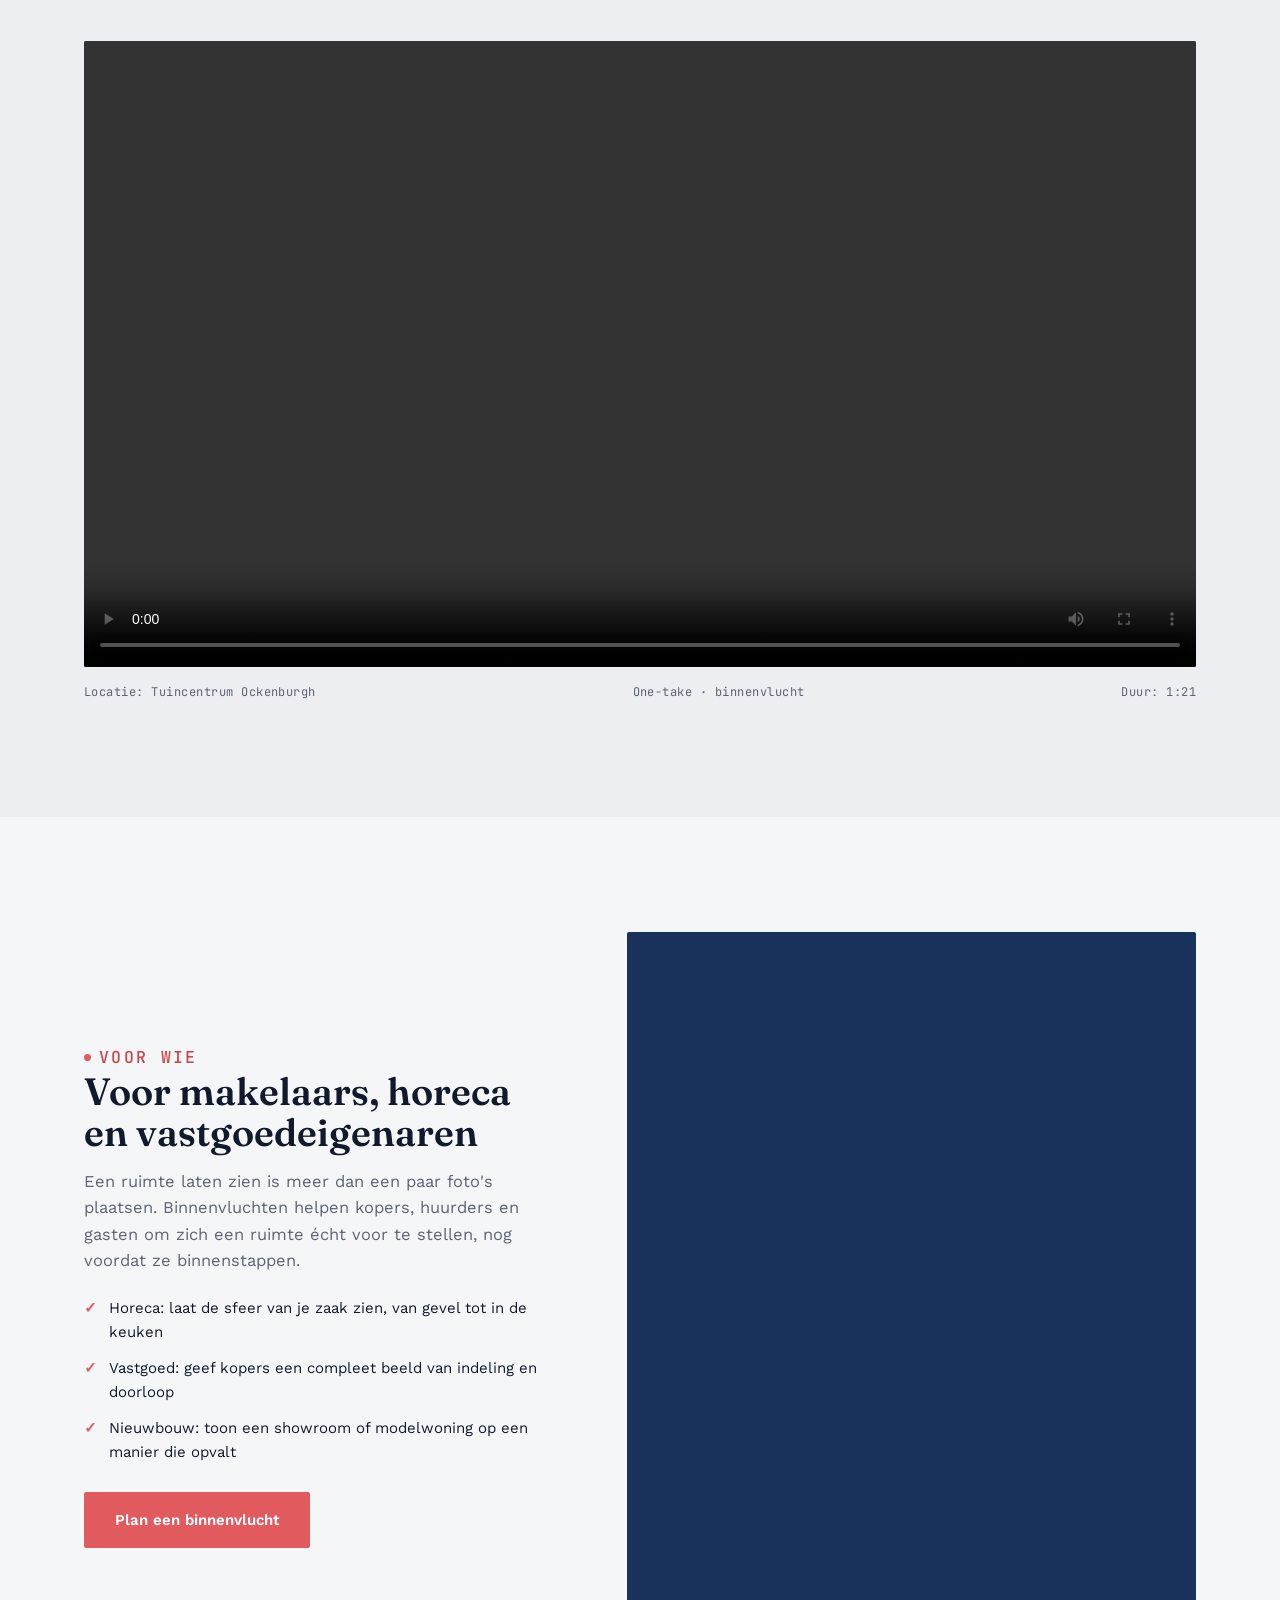
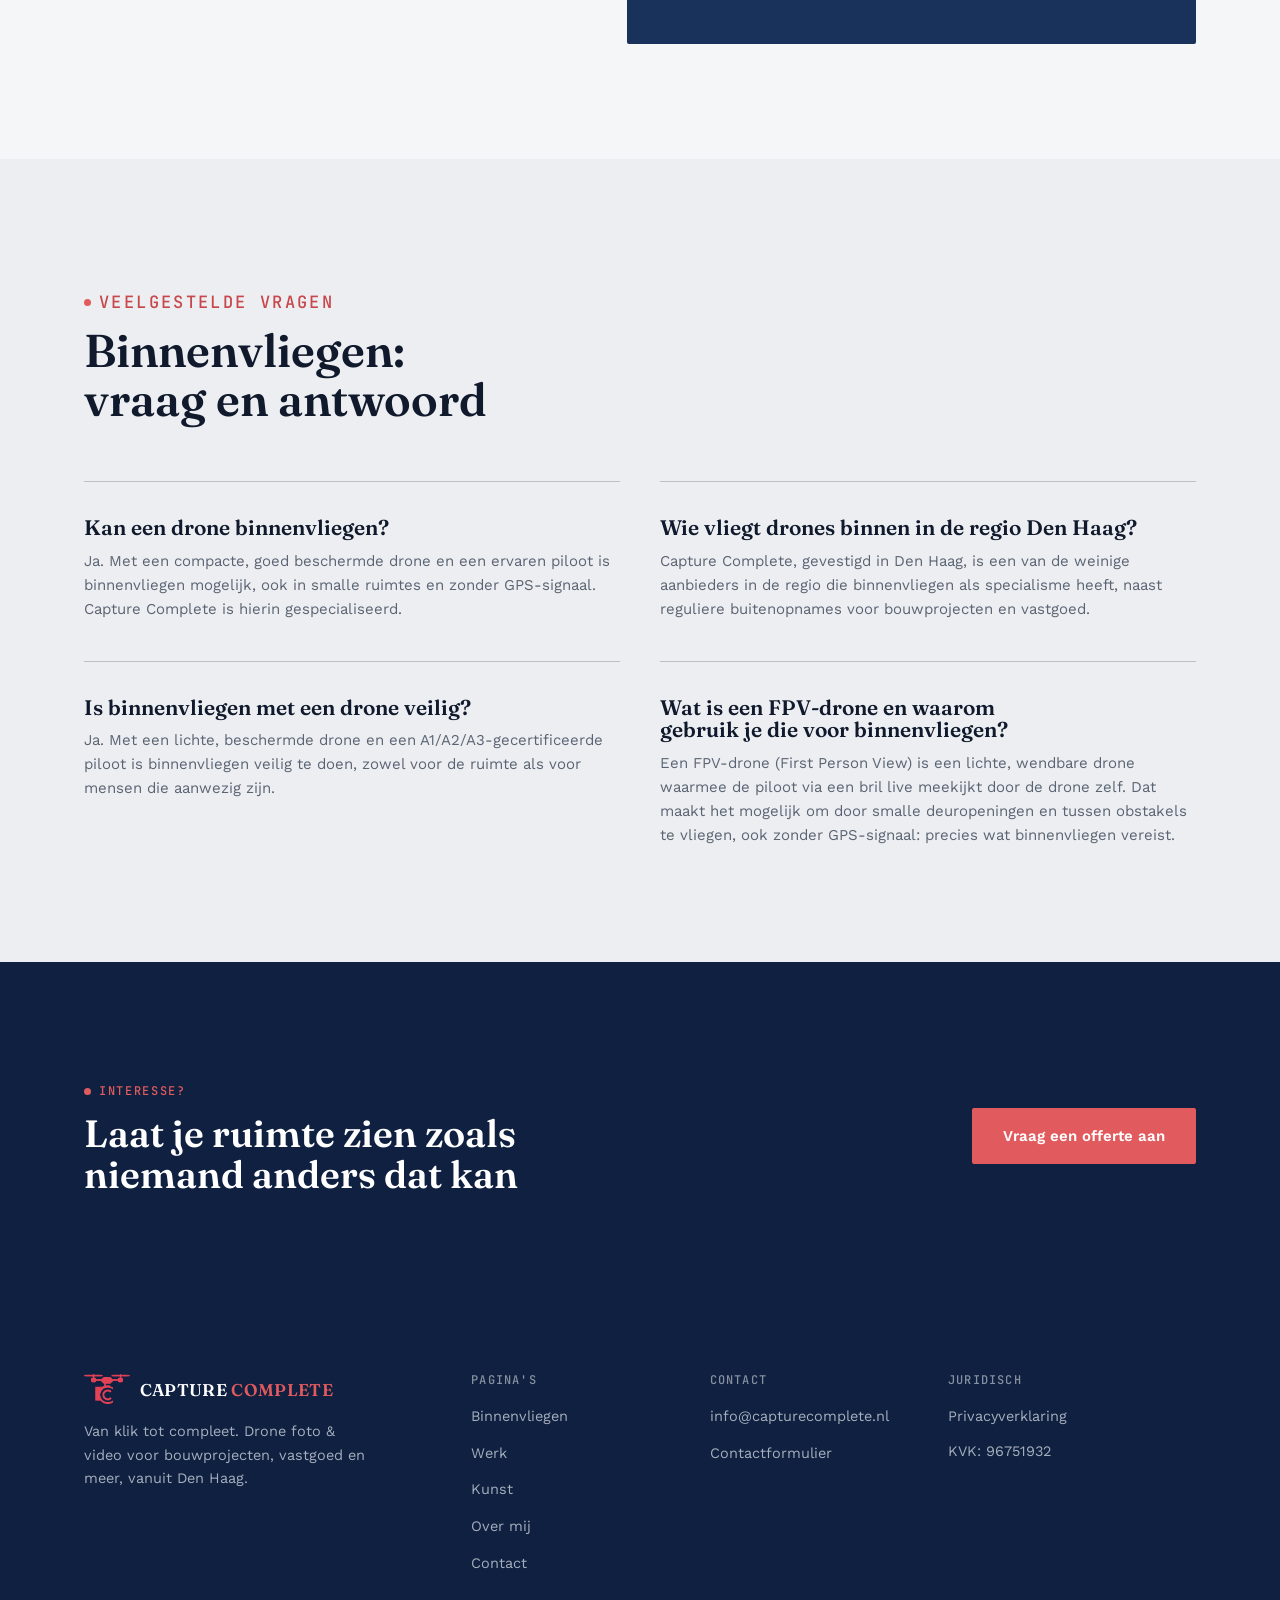
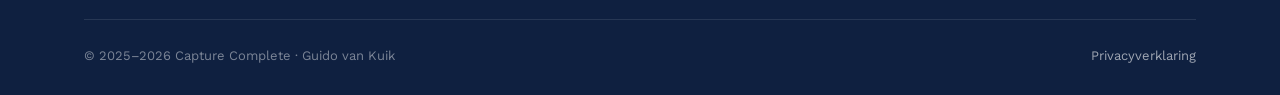
==== commit e81eab29: "FPV binnenvliegen als extra term toevoegen (meta, hero, FAQ, schema)" ====
--- a/binnenvliegen.html
+++ b/binnenvliegen.html
@@ -4,17 +4,17 @@
 <meta charset="UTF-8">
 <meta name="viewport" content="width=device-width, initial-scale=1.0">
 <title>Binnenvliegen · Capture Complete</title>
-<meta name="description" content="Capture Complete vliegt drones binnen: restaurants, panden en ruimtes die met een camera op statief niet te tonen zijn. Bekijk het bewijs.">
+<meta name="description" content="Capture Complete vliegt met een FPV-drone dwars door binnenruimtes: restaurants, panden en ruimtes die met een camera op statief niet te tonen zijn. Bekijk het bewijs.">
 <link rel="canonical" href="https://capturecomplete.nl/binnenvliegen.html">
 <meta property="og:type" content="website">
 <meta property="og:locale" content="nl_NL">
 <meta property="og:site_name" content="Capture Complete">
 <meta property="og:url" content="https://capturecomplete.nl/binnenvliegen.html">
 <meta property="og:title" content="Binnenvliegen · Capture Complete">
-<meta property="og:description" content="Capture Complete vliegt drones binnen: restaurants, panden en ruimtes die met een camera op statief niet te tonen zijn. Bekijk het bewijs.">
+<meta property="og:description" content="Capture Complete vliegt met een FPV-drone dwars door binnenruimtes: restaurants, panden en ruimtes die met een camera op statief niet te tonen zijn. Bekijk het bewijs.">
 <meta name="twitter:card" content="summary">
 <meta name="twitter:title" content="Binnenvliegen · Capture Complete">
-<meta name="twitter:description" content="Capture Complete vliegt drones binnen: restaurants, panden en ruimtes die met een camera op statief niet te tonen zijn. Bekijk het bewijs.">
+<meta name="twitter:description" content="Capture Complete vliegt met een FPV-drone dwars door binnenruimtes: restaurants, panden en ruimtes die met een camera op statief niet te tonen zijn. Bekijk het bewijs.">
 <link rel="icon" type="image/png" sizes="32x32" href="assets/favicon-32x32.png">
 <link rel="icon" type="image/png" sizes="16x16" href="assets/favicon-16x16.png">
 <link rel="apple-touch-icon" sizes="180x180" href="assets/apple-touch-icon.png">
@@ -36,7 +36,7 @@
   },
   "areaServed": ["Den Haag", "Delft", "Rijswijk", "Wassenaar", "Zoetermeer", "Randstad"],
   "priceRange": "\u20ac\u20ac",
-  "description": "Drone foto- en videoproducties voor bouwprojecten, vastgoed en horeca, gespecialiseerd in binnenvliegen: opnames die dwars door een pand vliegen.",
+  "description": "Drone foto- en videoproducties voor bouwprojecten, vastgoed en horeca, gespecialiseerd in FPV-binnenvliegen: opnames die dwars door een pand vliegen.",
   "founder": {
     "@type": "Person",
     "name": "Guido van Kuik"
@@ -71,6 +71,14 @@
         "@type": "Answer",
         "text": "Ja. Met een lichte, beschermde drone en een A1/A2/A3-gecertificeerde piloot is binnenvliegen veilig te doen, zowel voor de ruimte als voor mensen die aanwezig zijn."
       }
+    },
+    {
+      "@type": "Question",
+      "name": "Wat is een FPV-drone en waarom gebruik je die voor binnenvliegen?",
+      "acceptedAnswer": {
+        "@type": "Answer",
+        "text": "Een FPV-drone (First Person View) is een lichte, wendbare drone waarmee de piloot via een bril live meekijkt door de drone zelf. Dat maakt het mogelijk om door smalle deuropeningen en tussen obstakels te vliegen, ook zonder GPS-signaal: precies wat binnenvliegen vereist."
+      }
     }
   ]
 }
@@ -79,13 +87,13 @@
 {
   "@context": "https://schema.org",
   "@type": "Service",
-  "serviceType": "Binnenvliegen met drone",
+  "serviceType": "FPV binnenvliegen met drone",
   "provider": {
     "@type": "LocalBusiness",
     "name": "Capture Complete"
   },
   "areaServed": "Den Haag e.o.",
-  "description": "Drone-opnames die dwars door een pand vliegen, van buiten naar binnen, in \u00e9\u00e9n vloeiende beweging. Voor horeca, vastgoed en nieuwbouw."
+  "description": "FPV-dronopnames die dwars door een pand vliegen, van buiten naar binnen, in \u00e9\u00e9n vloeiende beweging. Voor horeca, vastgoed en nieuwbouw."
 }
 </script>
 </head>
@@ -110,9 +118,9 @@
 
 <section class="page-hero">
   <div class="page-hero-inner">
-    <p class="eyebrow">Mijn speerpunt</p>
+    <p class="eyebrow">Mijn speerpunt: FPV binnenvliegen</p>
     <h1>Ik vlieg waar anderen stoppen: <em style="color:var(--coral); font-style:italic;">binnen</em>.</h1>
-    <p class="lede">De meeste dronepiloten filmen een gebouw van buitenaf. Ik vlieg er dwars doorheen. Dat is het enige echte onderscheid met andere aanbieders, en het is precies waarom klanten mij inhuren.</p>
+    <p class="lede">De meeste dronepiloten filmen een gebouw van buitenaf. Met een FPV-drone vlieg ik er dwars doorheen. Dat is het enige echte onderscheid met andere aanbieders, en het is precies waarom klanten mij inhuren.</p>
   </div>
 </section>
 
@@ -189,7 +197,7 @@
       <p class="eyebrow on-light">Veelgestelde vragen</p>
       <h2>Binnenvliegen: vraag en antwoord</h2>
     </div>
-    <div class="usp-grid reveal">
+    <div class="usp-grid reveal" style="grid-template-columns: repeat(2, 1fr);">
       <div class="usp-card">
         <h3>Kan een drone binnenvliegen?</h3>
         <p>Ja. Met een compacte, goed beschermde drone en een ervaren piloot is binnenvliegen mogelijk, ook in smalle ruimtes en zonder GPS-signaal. Capture Complete is hierin gespecialiseerd.</p>
@@ -201,6 +209,10 @@
       <div class="usp-card">
         <h3>Is binnenvliegen met een drone veilig?</h3>
         <p>Ja. Met een lichte, beschermde drone en een A1/A2/A3-gecertificeerde piloot is binnenvliegen veilig te doen, zowel voor de ruimte als voor mensen die aanwezig zijn.</p>
+      </div>
+      <div class="usp-card">
+        <h3>Wat is een FPV-drone en waarom gebruik je die voor binnenvliegen?</h3>
+        <p>Een FPV-drone (First Person View) is een lichte, wendbare drone waarmee de piloot via een bril live meekijkt door de drone zelf. Dat maakt het mogelijk om door smalle deuropeningen en tussen obstakels te vliegen, ook zonder GPS-signaal: precies wat binnenvliegen vereist.</p>
       </div>
     </div>
   </div>
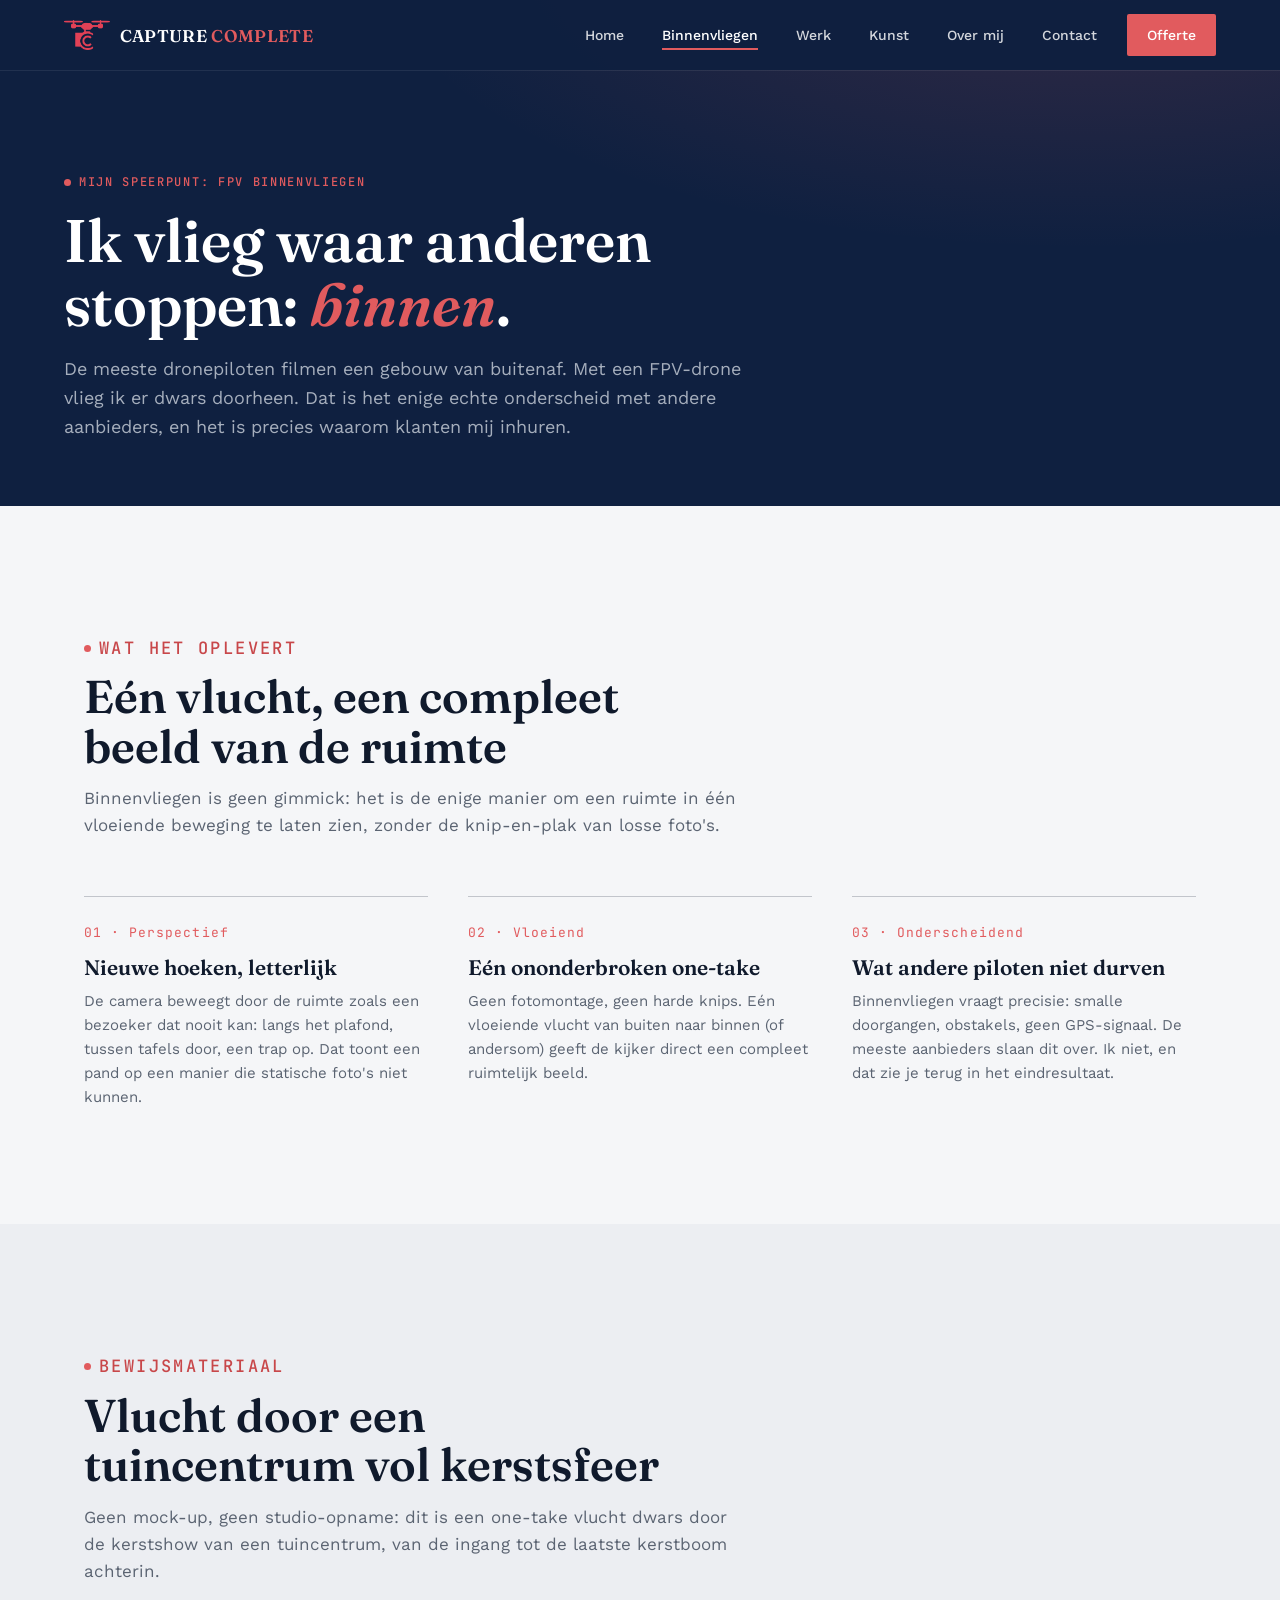
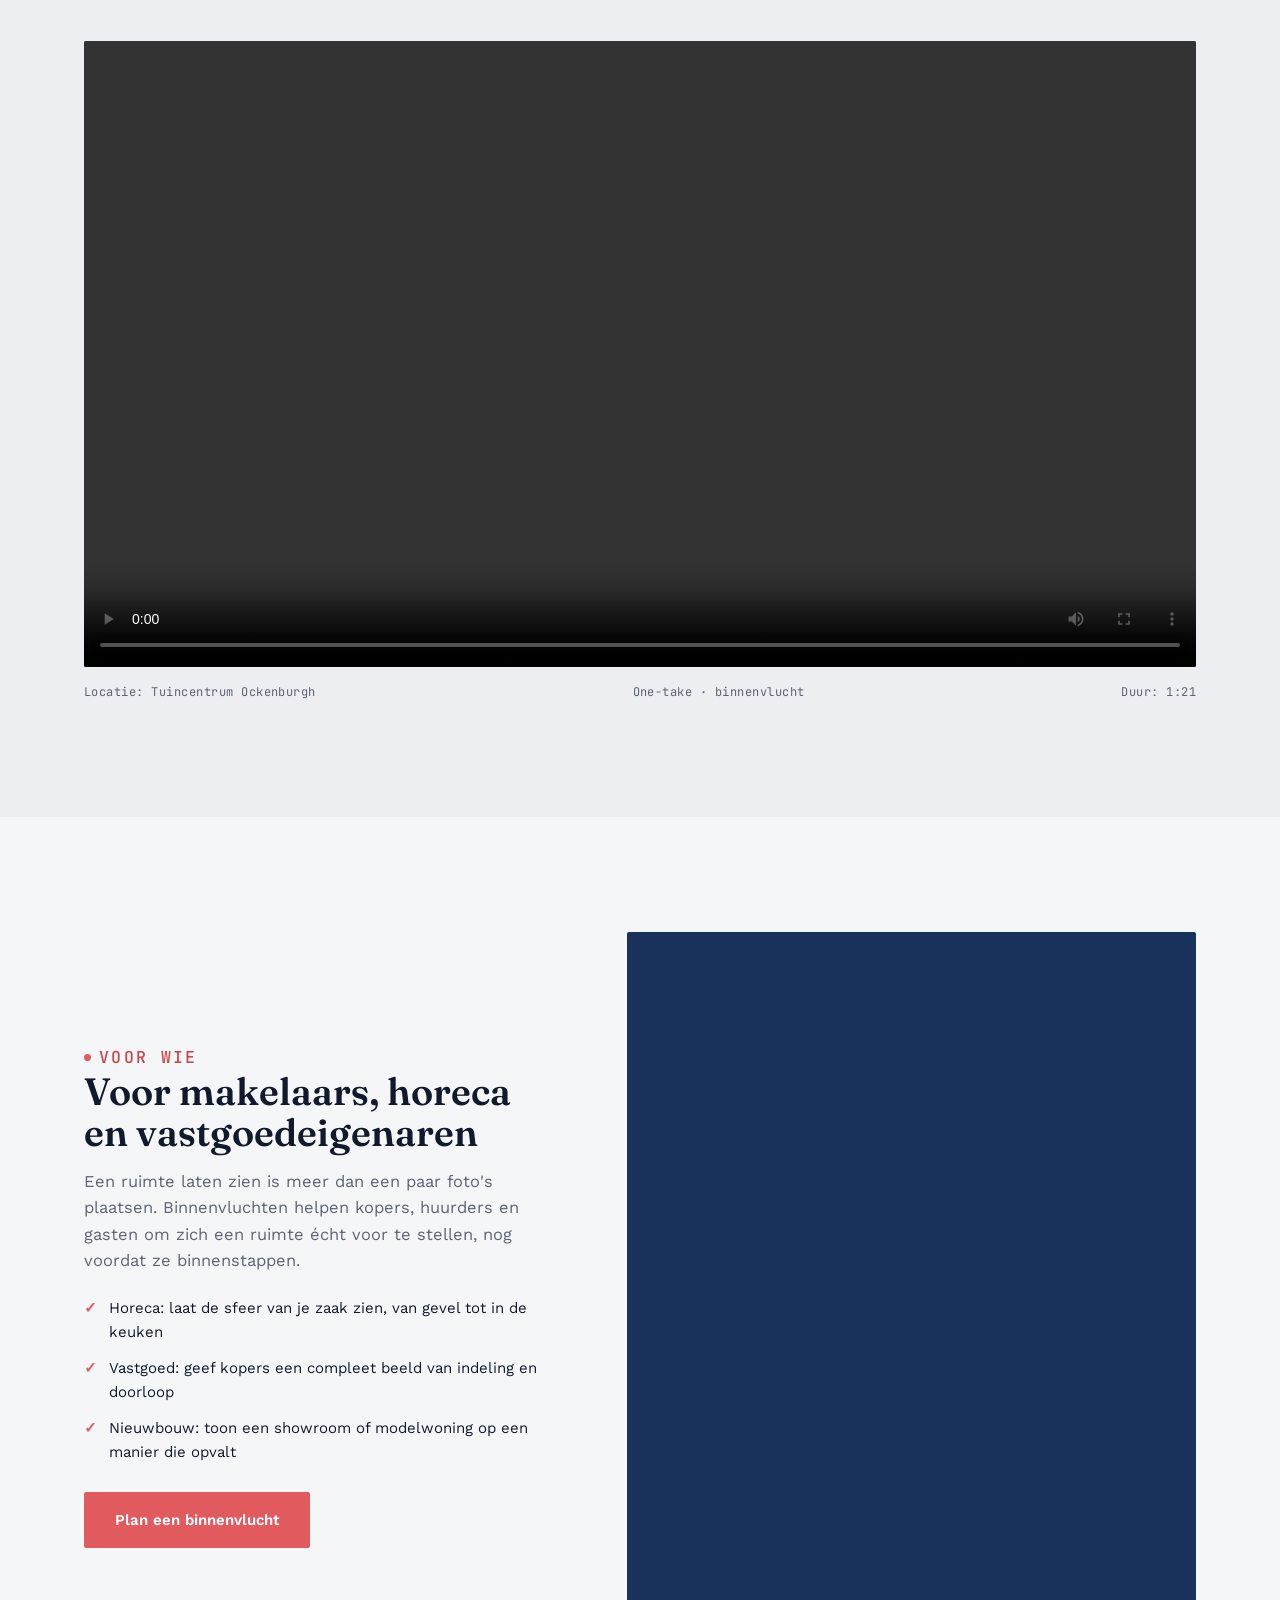
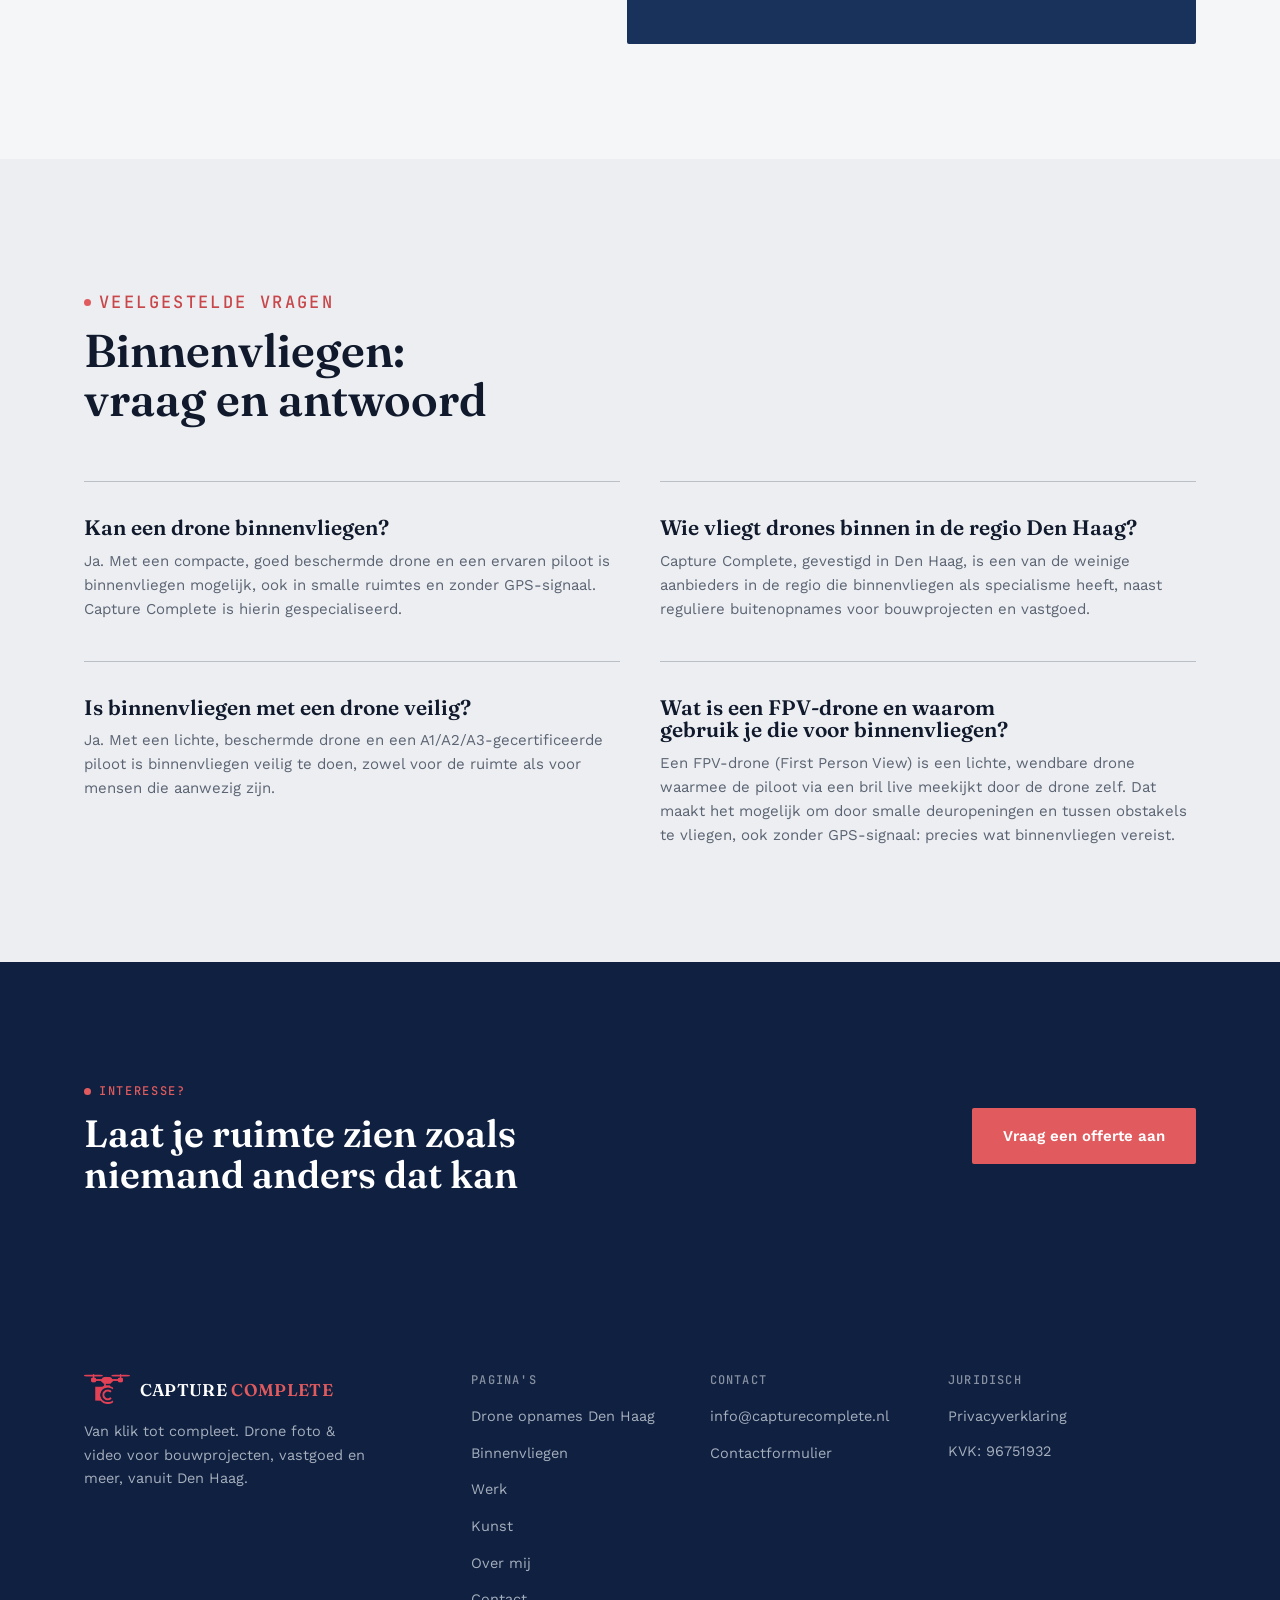
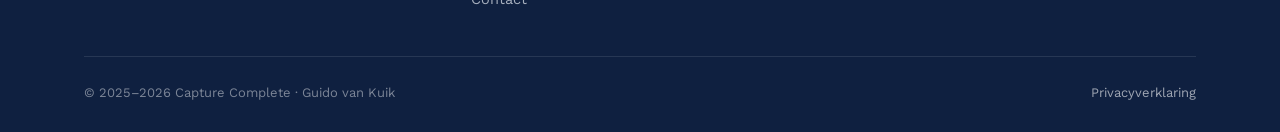
==== commit 6f126ea6: "SEO: nieuwe Den Haag landingspagina, llms.txt, geo-schema en interne links" ====
--- a/binnenvliegen.html
+++ b/binnenvliegen.html
@@ -34,6 +34,11 @@
     "addressLocality": "Den Haag",
     "addressCountry": "NL"
   },
+  "geo": {
+    "@type": "GeoCoordinates",
+    "latitude": 52.0705,
+    "longitude": 4.3007
+  },
   "areaServed": ["Den Haag", "Delft", "Rijswijk", "Wassenaar", "Zoetermeer", "Randstad"],
   "priceRange": "\u20ac\u20ac",
   "description": "Drone foto- en videoproducties voor bouwprojecten, vastgoed en horeca, gespecialiseerd in FPV-binnenvliegen: opnames die dwars door een pand vliegen.",
@@ -243,6 +248,7 @@
       <div class="footer-col">
         <h4>Pagina's</h4>
         <ul>
+          <li><a href="drone-opnames-den-haag.html">Drone opnames Den Haag</a></li>
           <li><a href="binnenvliegen.html">Binnenvliegen</a></li>
           <li><a href="werk.html">Werk</a></li>
           <li><a href="kunst.html">Kunst</a></li>
